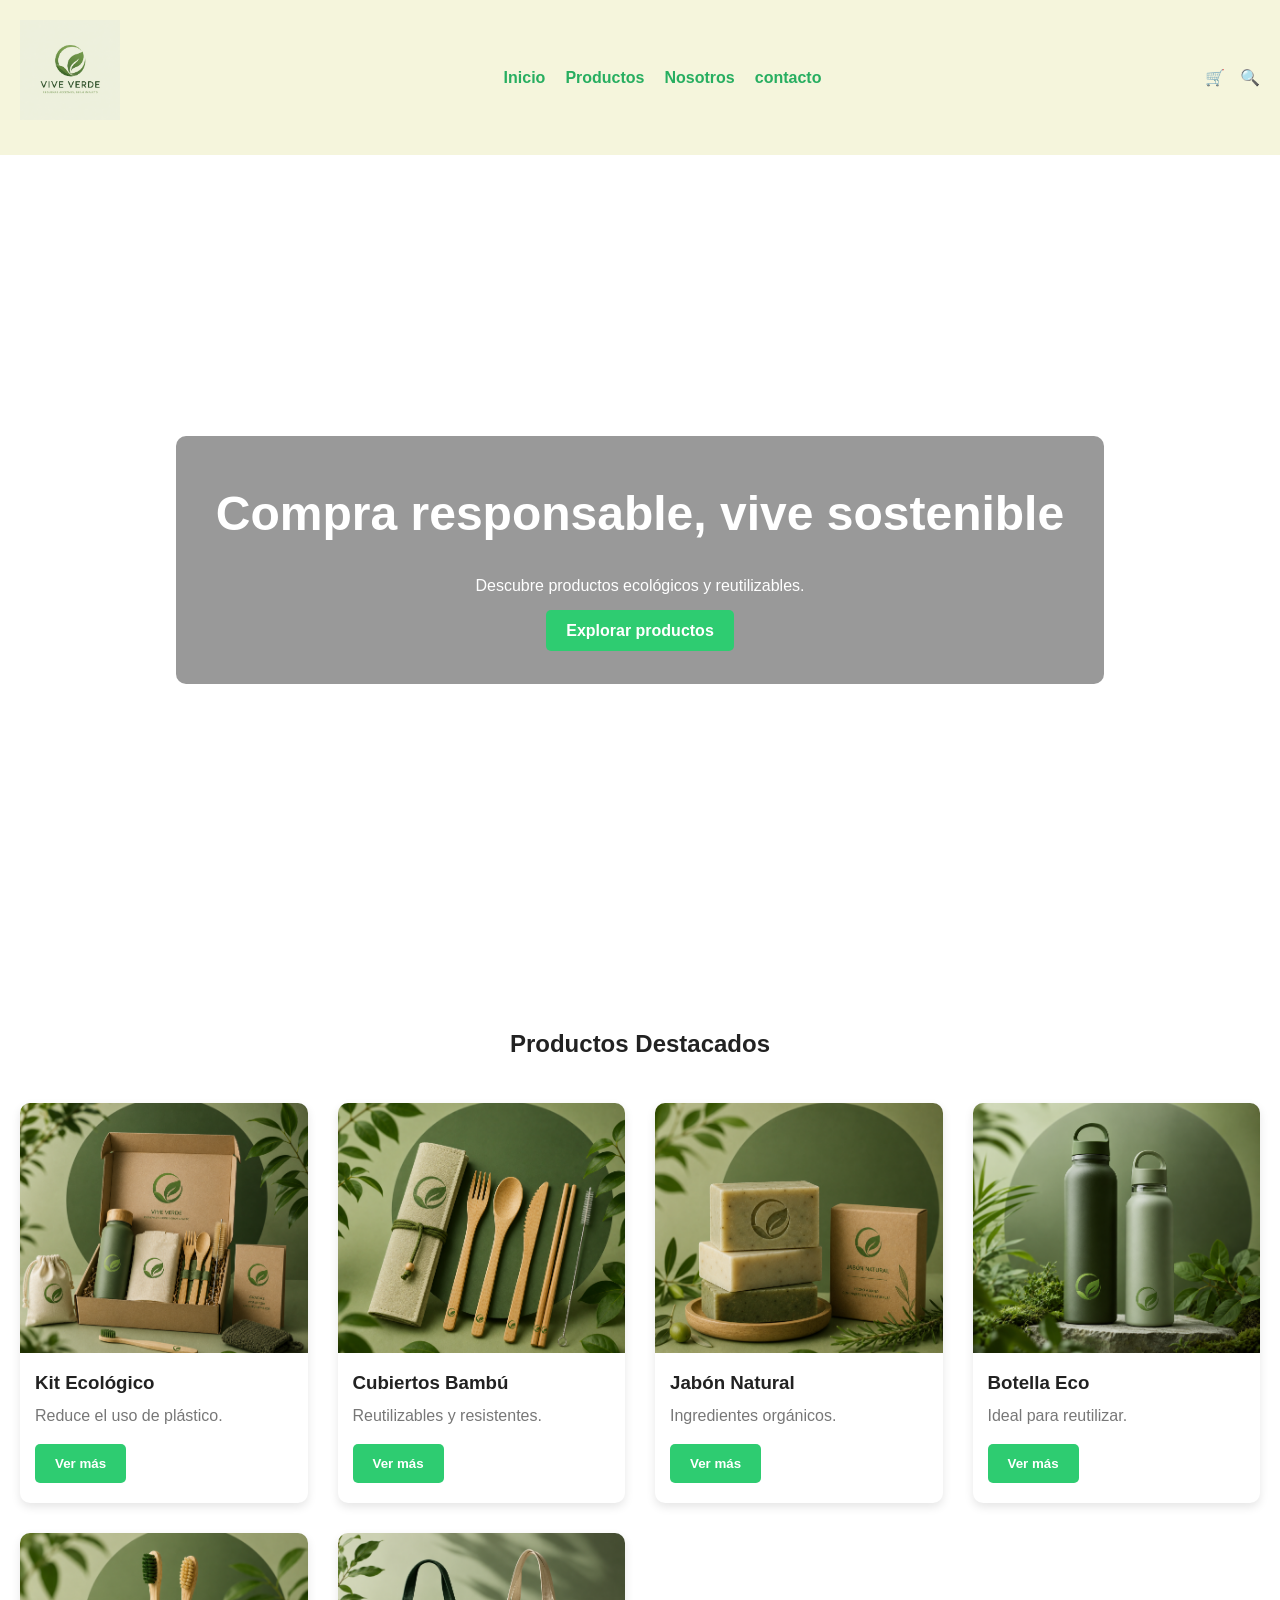
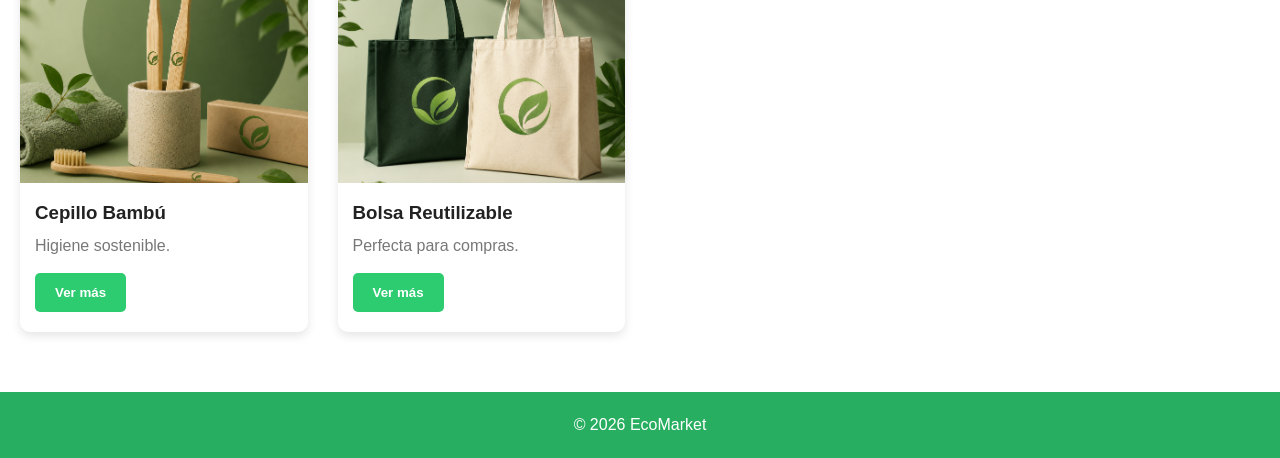
==== proyecto/index.html @ fa2f9d01 "Add files via upload" ====
<!DOCTYPE html>
<html lang="es">
<head>
    <meta charset="UTF-8">
    <meta name="viewport" content="width=device-width, initial-scale=1.0">
    <title>Vive Verde | Inicio</title>

    <link rel="stylesheet" href="css/animations.css">
    <link rel="stylesheet" href="css/components.css">
    <link rel="stylesheet" href="css/layout.css">
    <link rel="stylesheet" href="css/main.css">

</head>
<body>
    <header class="header">
        <div class="logo">
            <img src="imagenas para el proyecto/logo/logo 2.png" alt="">
        </div>
        <nav class="nav">
            <a href="index.html">Inicio</a>
            <a href="productos.html">Productos</a>
            <a href="sobre-nosotros.html">Nosotros</a>
            <a href="contacto.html">contacto</a>
        </nav>

        <div class="acciones">
            <span>🛒</span>
            <span>🔍</span>
        </div>

    </header>

    <section class="hero">

        <div class="hero-contenido">

            <h1>Compra responsable, vive sostenible</h1>

            <p>
                Descubre productos ecológicos y reutilizables.
            </p>

            <a href="productos.html" class="btn">
                Explorar productos
            </a>

        </div>

    </section>

    <!-- PRODUCTOS DESTACADOS -->

    <section class="productos-destacados">

        <h2>Productos Destacados</h2>

        <div class="grid-productos">

            <article class="card-producto">

                <img src="imagenas para el proyecto/productos/kit.png" alt="Producto">

                <h3>Kit Ecológico</h3>

                <p>Reduce el uso de plástico.</p>

                <button>Ver más</button>

            </article>

            <article class="card-producto">

                <img src="imagenas para el proyecto/productos/cubiertos.png" alt="Producto">

                <h3>Cubiertos Bambú</h3>

                <p>Reutilizables y resistentes.</p>

                <button>Ver más</button>

            </article>

            <article class="card-producto">

                <img src="imagenas para el proyecto/productos/jabon.png" alt="Producto">

                <h3>Jabón Natural</h3>

                <p>Ingredientes orgánicos.</p>

                <button>Ver más</button>

            </article>

            <article class="card-producto">

                <img src="imagenas para el proyecto/productos/botella ecologica.png" alt="Producto">

                <h3>Botella Eco</h3>

                <p>Ideal para reutilizar.</p>

                <button>Ver más</button>

            </article>

            <article class="card-producto">

                <img src="imagenas para el proyecto/productos/cepillos bambu.png" alt="Producto">

                <h3>Cepillo Bambú</h3>

                <p>Higiene sostenible.</p>

                <button>Ver más</button>

            </article>

            <article class="card-producto">

                <img src="imagenas para el proyecto/productos/bolsas ecologica.png" alt="Producto">

                <h3>Bolsa Reutilizable</h3>

                <p>Perfecta para compras.</p>

                <button>Ver más</button>

            </article>

        </div>

    </section>

    <!-- FOOTER -->

    <footer class="footer">

        <p>© 2026 EcoMarket</p>

    </footer>

    
</body>
</html>
---- proyecto/css/animations.css ----
/* TRANSICIONES */

.card-producto{

    transition:0.3s;

}

.card-producto:hover{

    transform:translateY(-10px);

}

/* BOTONES */

button,
.btn{

    transition:0.3s;

}

button:hover,
.btn:hover{

    background:var(--verde-oscuro);

}

/* LINKS */

.nav a{

    transition:0.3s;

}

.nav a:hover{

    color:black;

}

/* PRINCIPIOS */

.principio{

    transition:0.3s;

}

.principio:hover{

    transform:scale(1.05);

}

/* TESTIMONIOS */

.testimonio{

    transition:0.3s;

}

.testimonio:hover{

    transform:translateY(-10px);

}

/* REDES */

.redes-sociales a{

    transition:0.3s;

}

.redes-sociales a:hover{

    transform:scale(1.2);

}
---- proyecto/css/components.css ----
/* BOTONES */

.btn,
button{

    background:var(--verde);

    color:white;

    border:none;

    padding:12px 20px;

    border-radius:5px;

    cursor:pointer;

    font-weight:bold;

}

/* CARDS */

.card-producto{

    background:white;

    border-radius:10px;

    overflow:hidden;

    box-shadow:0 4px 10px rgba(0,0,0,0.1);

    padding-bottom:20px;

}

.card-producto img{

    height:250px;
    object-fit:cover;

}

.card-producto h3{

    padding:15px 15px 5px;

}

.card-producto p{

    padding:0 15px 15px;

    color:var(--gris);

}

.card-producto button{

    margin-left:15px;

}

/* FAVORITOS */

.favorito{

    background:#ddd;
    color:black;

}

.favorito:active{

    background:red;
    color:white;

}

/* PRINCIPIOS */

.principio{

    text-align:center;

    background:var(--beige);

    padding:30px;

    border-radius:10px;

}

.principio img{

    width:80px;
    margin:auto auto 20px;

}

/* TESTIMONIOS */

.testimonio{

    min-width:300px;

    background:white;

    border-radius:10px;

    padding:20px;

    box-shadow:0 4px 10px rgba(0,0,0,0.1);

    text-align:center;

}

.testimonio img{

    width:80px;
    height:80px;

    border-radius:50%;

    object-fit:cover;

    margin:auto auto 20px;

}

/* FORMULARIO */

.formulario input,
.formulario textarea{

    width:100%;

    padding:15px;

    border:2px solid #ccc;

    border-radius:5px;

    outline:none;

}

/* VALIDACIÓN */

.formulario input:valid,
.formulario textarea:valid{

    border:2px solid green;

}

.formulario input:invalid,
.formulario textarea:invalid{

    border:2px solid red;

}

.formulario textarea{

    min-height:150px;
    resize:none;

}

/* REDES */

.redes-sociales a{

    background:var(--verde);

    color:white;

    padding:10px 20px;

    border-radius:5px;

}
---- proyecto/css/layout.css ----
/* HEADER */

.header{

    display:flex;
    justify-content:space-between;
    align-items:center;
    
    padding:20px;

    background:var(--beige);

    flex-wrap:wrap;

}

.logo{

    font-size:10rem;
    font-weight:bold;
    color:var(--verde-oscuro);
    width: 100PX;
    height: 100px;
    border-radius: 10px;
    margin-bottom: 15px;
}



.nav{

    display:flex;
    gap:20px;

}

.nav a{

    color:var(--verde-oscuro);
    font-weight:bold;

}

.acciones{

    display:flex;
    gap:15px;

}

/* HERO */

.hero{

    height:90vh;

    background:url('../img/hero/banner.jpg');

    background-size:cover;
    background-position:center;

    display:flex;
    justify-content:center;
    align-items:center;

    text-align:center;

    color:white;

    padding:20px;

}

.hero-contenido{

    background:rgba(0,0,0,0.4);
    padding:40px;
    border-radius:10px;

}

.hero h1{

    font-size:3rem;
    margin-bottom:20px;

}

.hero p{

    margin-bottom:20px;

}

/* PRODUCTOS */

.productos-destacados{

    padding:60px 20px;

}

.productos-destacados h2{

    text-align:center;
    margin-bottom:40px;

}

.grid-productos{

    display:grid;

    grid-template-columns:repeat(auto-fit,minmax(250px,1fr));

    gap:30px;

}

/* FOOTER */

.footer{

    background:var(--verde-oscuro);
    color:white;

    text-align:center;

    padding:20px;

}

/* CATÁLOGO */

.contenedor-catalogo{

    display:grid;
    grid-template-columns:250px 1fr;

    gap:30px;

    padding:40px 20px;

}

.sidebar{

    background:var(--beige);

    padding:20px;

    border-radius:10px;

    position:sticky;
    top:20px;

    height:max-content;

}

.sidebar h3{

    margin-bottom:20px;

}

.sidebar ul li{

    margin-bottom:10px;

}

.catalogo{

    width:100%;

}

.buscador{

    margin-bottom:30px;

}

.grid-catalogo{

    display:grid;

    grid-template-columns:repeat(4,1fr);

    gap:20px;

}

/* PAGINACIÓN */

.paginacion{

    display:flex;
    justify-content:center;
    gap:10px;

    margin-top:40px;

}

/* HISTORIA */

.historia{

    display:flex;
    align-items:center;
    gap:40px;

    padding:60px 20px;

}

.historia img{

    width:50%;
    border-radius:10px;

}

/* PRINCIPIOS */

.principios{

    display:grid;

    grid-template-columns:repeat(auto-fit,minmax(250px,1fr));

    gap:30px;

    padding:60px 20px;

}

/* TESTIMONIOS */

.testimonios{

    display:flex;

    gap:20px;

    overflow-x:auto;

    padding:40px 20px;

}

/* CONTACTO */

.contacto{

    padding:60px 20px;

}

.contacto h2{

    text-align:center;
    margin-bottom:30px;

}

.formulario{

    max-width:600px;
    margin:auto;

    display:flex;
    flex-direction:column;

    gap:20px;

}

/* MAPA */

.mapa{

    
    display: flex;
    align-items: center;
    justify-content: center;
    
    

}
.mapa img{
    width: 600px;
    height: 400px;
}

/* REDES */

.redes-sociales{

    display:flex;
    justify-content:center;
    gap:20px;

    padding:30px;

}

/* RESPONSIVE */

@media(max-width:992px){

    .grid-catalogo{

        grid-template-columns:repeat(2,1fr);

    }

}

@media(max-width:768px){

    .header{

        flex-direction:column;
        gap:20px;

    }

    .historia{

        flex-direction:column;

    }

    .historia img{

        width:100%;

    }

    .contenedor-catalogo{

        grid-template-columns:1fr;

    }

}

@media(max-width:480px){

    .nav{

        flex-direction:column;
        text-align:center;

    }

    .hero h1{

        font-size:2rem;

    }

    .grid-catalogo{

        grid-template-columns:1fr;

    }

}
---- proyecto/css/main.css ----
/* RESET */

*{
  margin:0;
  padding:0;
  box-sizing:border-box;
}

/* VARIABLES */

:root{

  --verde:#2ecc71;
  --verde-oscuro:#27ae60;
  --beige:#f5f5dc;
  --blanco:#ffffff;
  --negro:#222222;
  --gris:#777777;

}

/* TIPOGRAFÍA */

body{

  font-family:Arial, Helvetica, sans-serif;
  background:var(--blanco);
  color:var(--negro);
  line-height:1.6;


}

img{

  width:100%;
  display:block;
  

}

a{

  text-decoration:none;

}

ul{

  list-style:none;

}
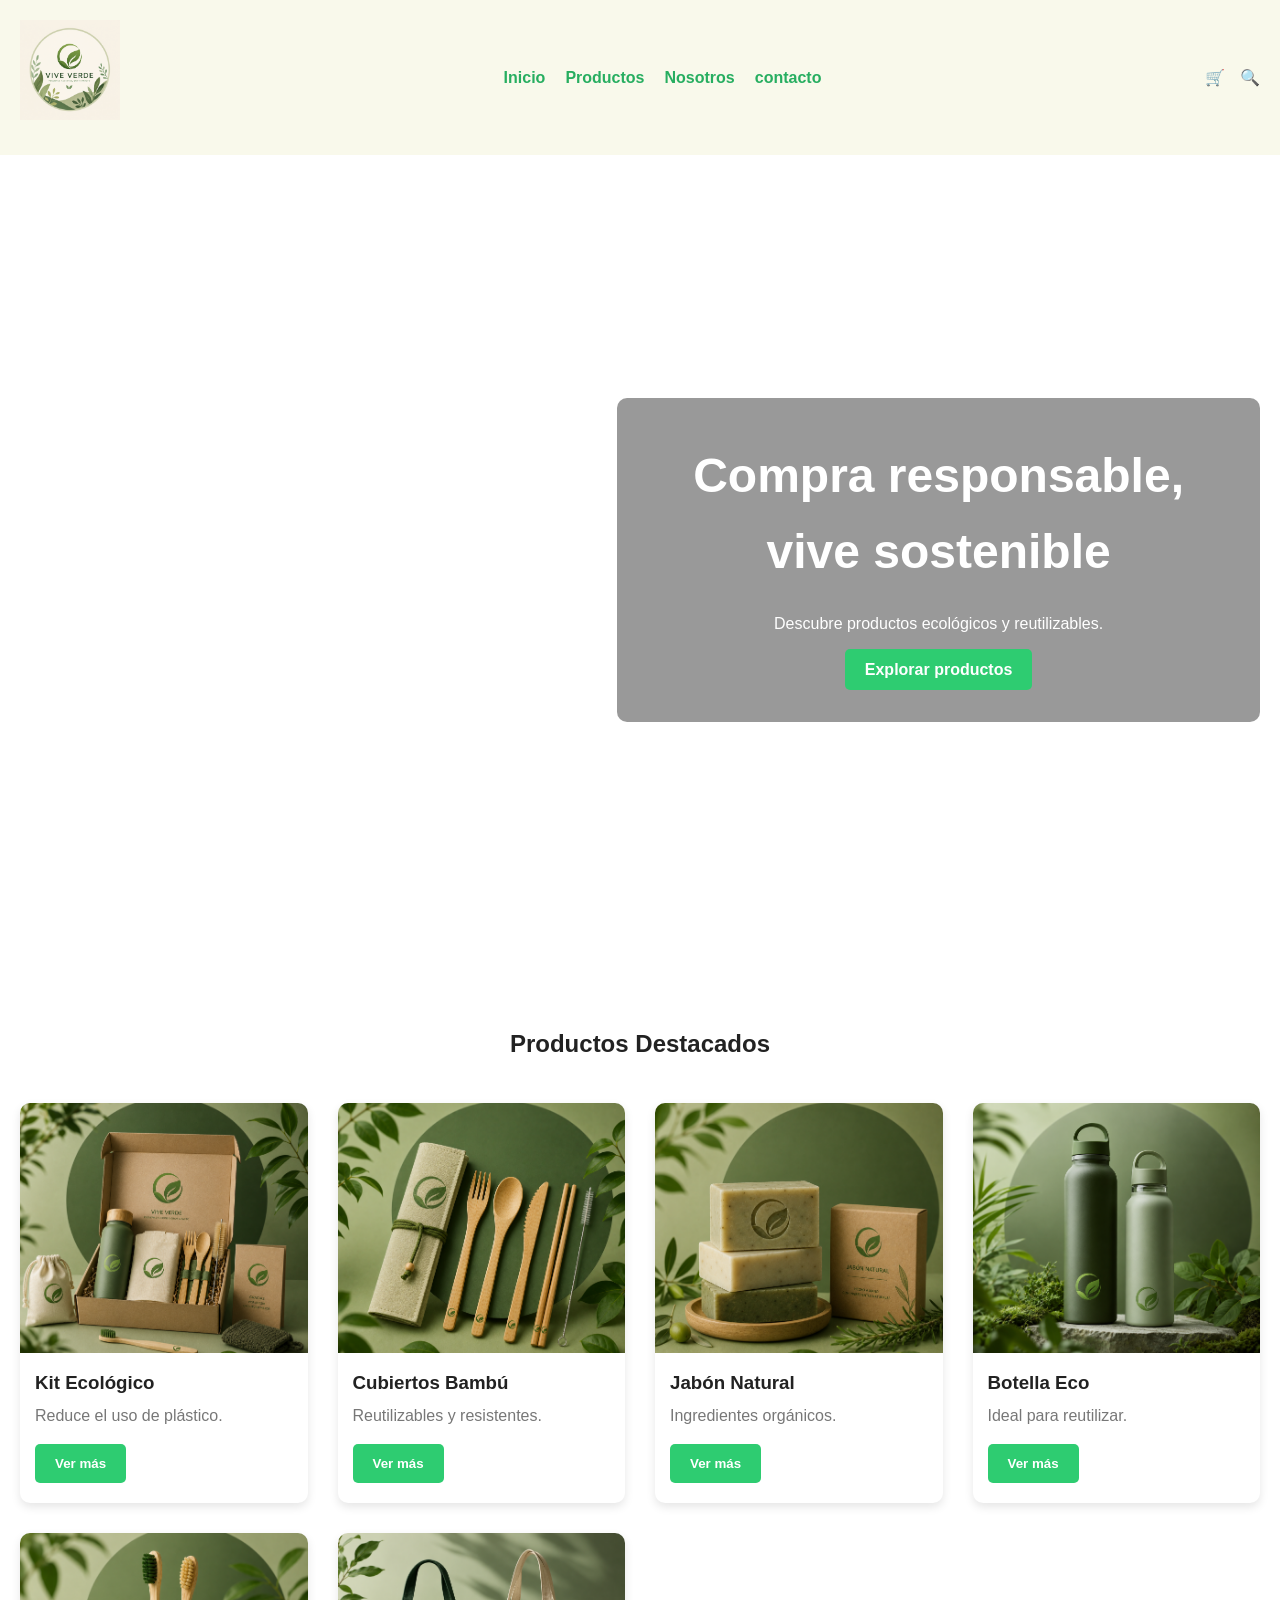
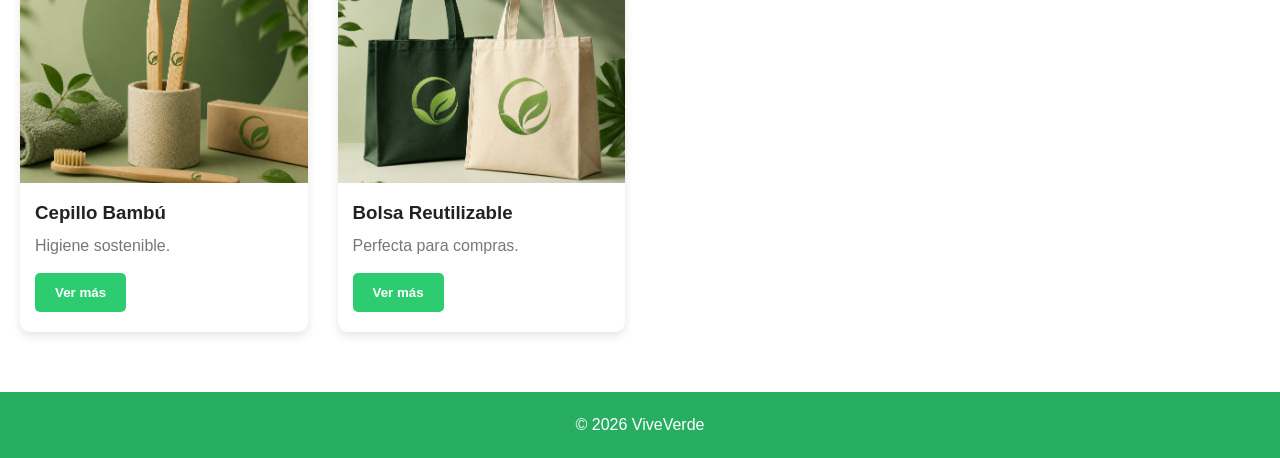
==== commit 550ee609: "se añadieron nuevas carpetas de imagenes y se actualizo el htmls y css" ====
--- a/proyecto/index.html
+++ b/proyecto/index.html
@@ -3,7 +3,7 @@
 <head>
     <meta charset="UTF-8">
     <meta name="viewport" content="width=device-width, initial-scale=1.0">
-    <title>Vive Verde | Inicio</title>
+    <title>ViveVerde | Inicio</title>
 
     <link rel="stylesheet" href="css/animations.css">
     <link rel="stylesheet" href="css/components.css">
@@ -12,9 +12,11 @@
 
 </head>
 <body>
+   
+    </div>
     <header class="header">
         <div class="logo">
-            <img src="imagenas para el proyecto/logo/logo 2.png" alt="">
+            <img src="imagenas_para_el_proyecto/logo/logo3.png" alt="">
         </div>
         <nav class="nav">
             <a href="index.html">Inicio</a>
@@ -29,8 +31,12 @@
         </div>
 
     </header>
+    
+    <section class="hero">
 
-    <section class="hero">
+        <div class="imagen-fondo">
+            <img src="imagenas para el proyecto/fondo/fondo 1.png" alt="">
+        </div>
 
         <div class="hero-contenido">
 
@@ -47,6 +53,9 @@
         </div>
 
     </section>
+    
+        
+    </section>
 
     <!-- PRODUCTOS DESTACADOS -->
 
@@ -58,7 +67,7 @@
 
             <article class="card-producto">
 
-                <img src="imagenas para el proyecto/productos/kit.png" alt="Producto">
+                <img src="imagenas_para_el_proyecto/productos/kit.png" alt="Producto">
 
                 <h3>Kit Ecológico</h3>
 
@@ -70,7 +79,7 @@
 
             <article class="card-producto">
 
-                <img src="imagenas para el proyecto/productos/cubiertos.png" alt="Producto">
+                <img src="imagenas_para_el_proyecto/productos/cubiertos.png" alt="Producto">
 
                 <h3>Cubiertos Bambú</h3>
 
@@ -82,7 +91,7 @@
 
             <article class="card-producto">
 
-                <img src="imagenas para el proyecto/productos/jabon.png" alt="Producto">
+                <img src="imagenas_para_el_proyecto/productos/jabon.png" alt="Producto">
 
                 <h3>Jabón Natural</h3>
 
@@ -94,7 +103,7 @@
 
             <article class="card-producto">
 
-                <img src="imagenas para el proyecto/productos/botella ecologica.png" alt="Producto">
+                <img src="imagenas_para_el_proyecto/productos/botella ecologica.png" alt="Producto">
 
                 <h3>Botella Eco</h3>
 
@@ -106,7 +115,7 @@
 
             <article class="card-producto">
 
-                <img src="imagenas para el proyecto/productos/cepillos bambu.png" alt="Producto">
+                <img src="imagenas_para_el_proyecto/productos/cepillos bambu.png" alt="Producto">
 
                 <h3>Cepillo Bambú</h3>
 
@@ -118,7 +127,7 @@
 
             <article class="card-producto">
 
-                <img src="imagenas para el proyecto/productos/bolsas ecologica.png" alt="Producto">
+                <img src="imagenas_para_el_proyecto/productos/bolsas ecologica.png" alt="Producto">
 
                 <h3>Bolsa Reutilizable</h3>
 
@@ -136,7 +145,7 @@
 
     <footer class="footer">
 
-        <p>© 2026 EcoMarket</p>
+        <p>© 2026 ViveVerde</p>
 
     </footer>
 
--- a/proyecto/css/components.css
+++ b/proyecto/css/components.css
@@ -67,14 +67,14 @@
 .favorito{
 
     background:#ddd;
-    color:black;
+    color:rgb(255, 0, 0);
 
 }
 
 .favorito:active{
 
-    background:red;
-    color:white;
+    background:rgb(248, 153, 153);
+    color:rgb(224, 126, 126);
 
 }
 
--- a/proyecto/css/layout.css
+++ b/proyecto/css/layout.css
@@ -54,7 +54,7 @@
 
     height:90vh;
 
-    background:url('../img/hero/banner.jpg');
+    background-image: url(/imagenas_para_el_proyecto/fondo/fondo3.png);
 
     background-size:cover;
     background-position:center;
@@ -71,6 +71,26 @@
 
 }
 
+.hero-catalogo{
+
+    height:90vh;
+
+    background-image: url(/imagenas_para_el_proyecto/fondo/fondo\ 1.png);
+
+    background-size:cover;
+    background-position:center;
+
+    display:flex;
+    justify-content:center;
+    align-items:center;
+
+    text-align:center;
+
+    color:white;
+
+    padding:20px;
+
+}
 .hero-contenido{
 
     background:rgba(0,0,0,0.4);
@@ -92,6 +112,14 @@
 
 }
 
+.imagen-fondo{
+    
+    width: 900px;
+    height: 1000px;
+}
+
+
+
 /* PRODUCTOS */
 
 .productos-destacados{
@@ -141,6 +169,11 @@
 
     padding:40px 20px;
 
+    background-image: url(/imagenas_para_el_proyecto/fondo/fondo\ 1.png);
+
+    background-size:cover;
+    background-position:center;
+
 }
 
 .sidebar{
@@ -173,6 +206,8 @@
 .catalogo{
 
     width:100%;
+    
+
 
 }
 
@@ -189,6 +224,7 @@
     grid-template-columns:repeat(4,1fr);
 
     gap:20px;
+
 
 }
 
@@ -256,6 +292,10 @@
 .contacto{
 
     padding:60px 20px;
+    background-image: url(/imagenas_para_el_proyecto/fondo/fondo\ 1.png);
+
+    background-size:cover;
+    
 
 }
 
@@ -291,8 +331,8 @@
 
 }
 .mapa img{
-    width: 600px;
-    height: 400px;
+    width: 300px;
+    height: 150px;
 }
 
 /* REDES */
--- a/proyecto/css/main.css
+++ b/proyecto/css/main.css
@@ -12,7 +12,7 @@
 
   --verde:#2ecc71;
   --verde-oscuro:#27ae60;
-  --beige:#f5f5dc;
+  --beige:#f5f5dc91;
   --blanco:#ffffff;
   --negro:#222222;
   --gris:#777777;
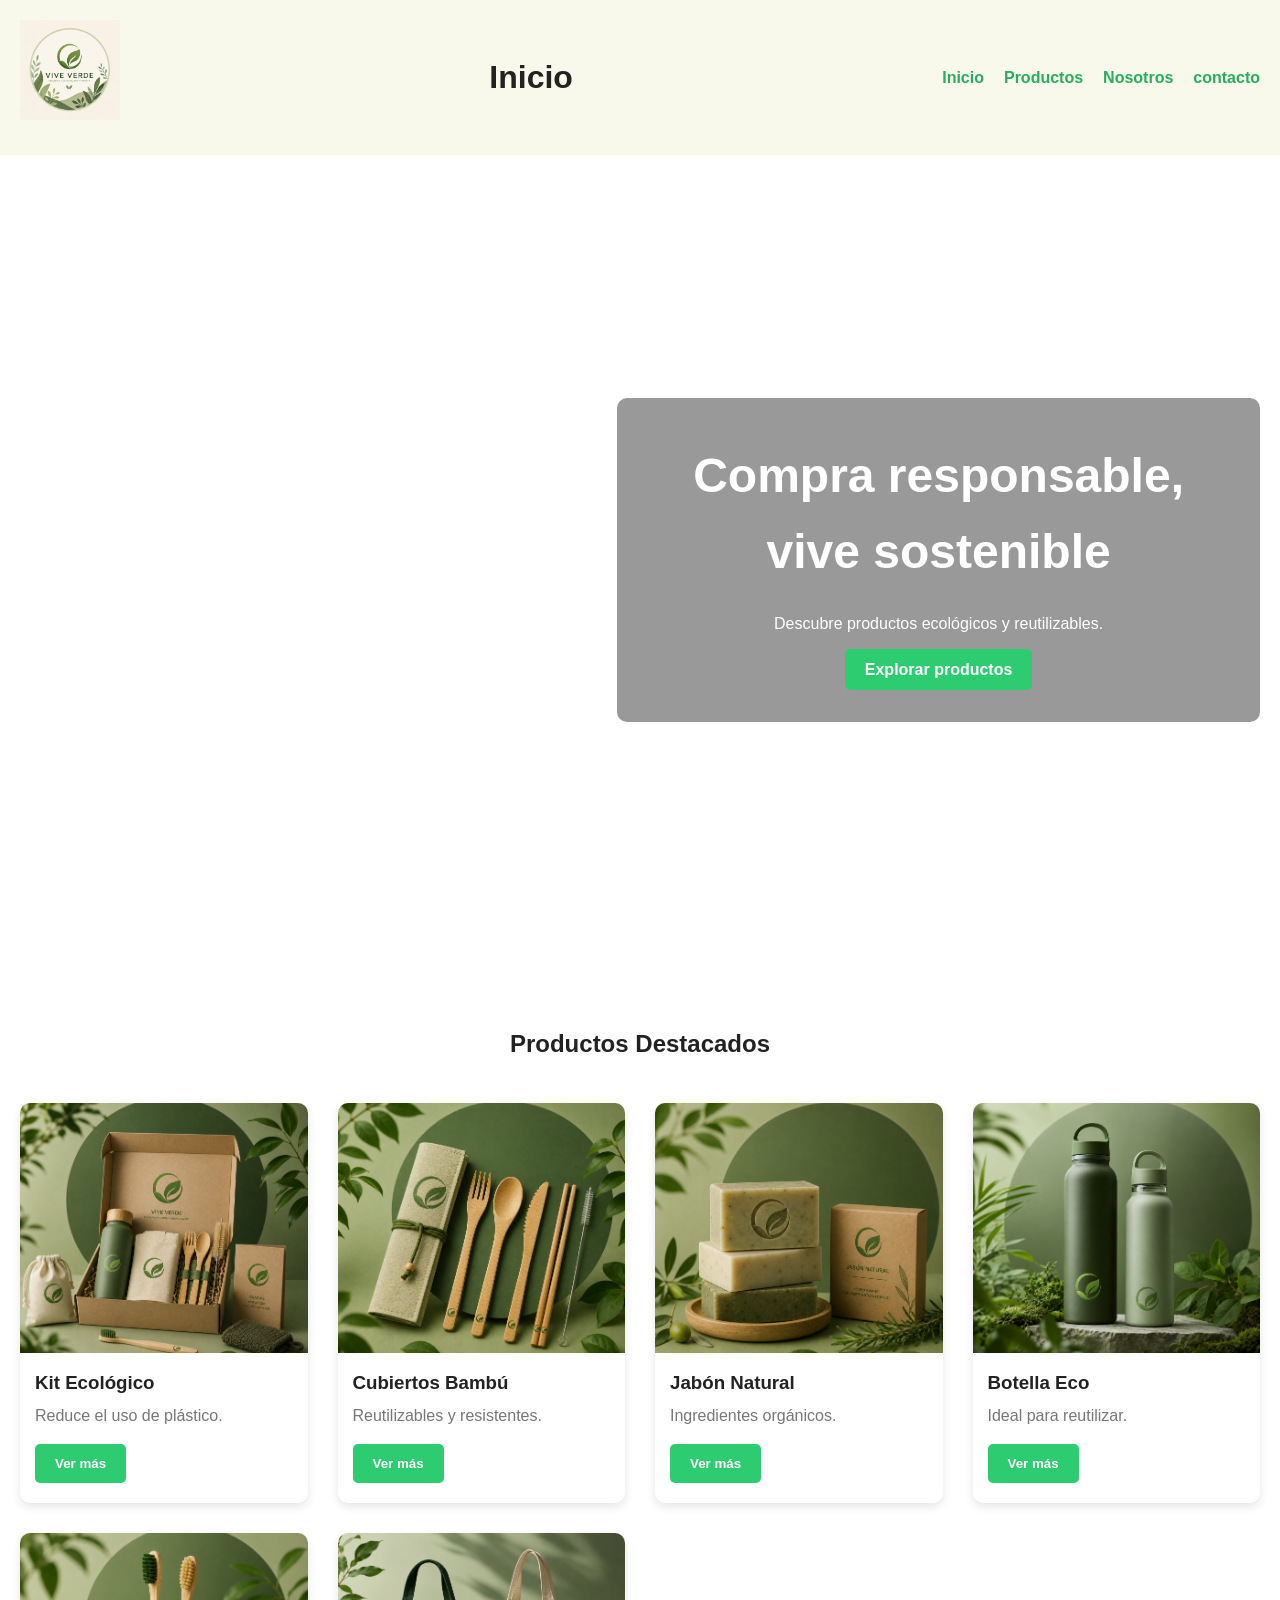
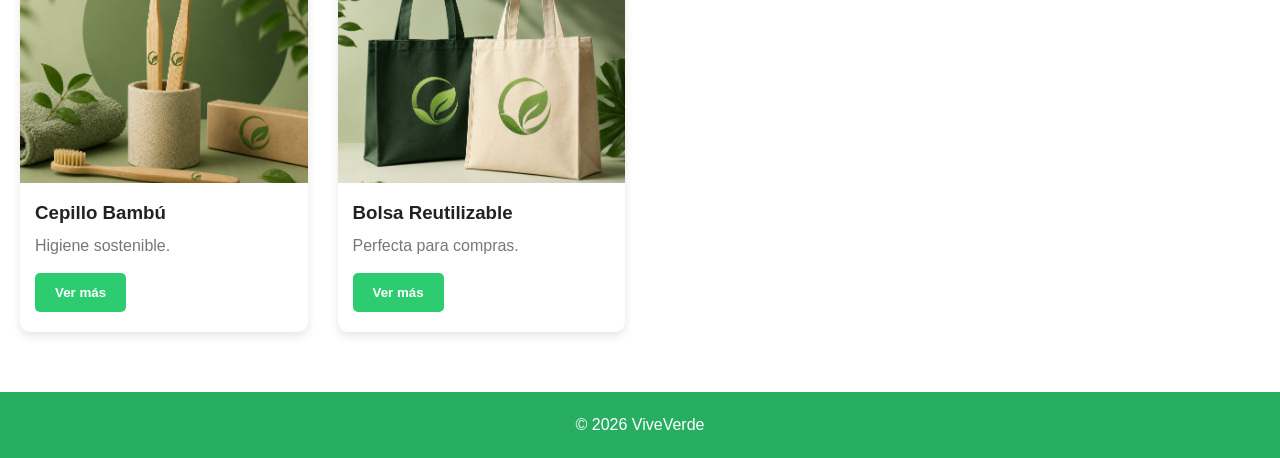
==== commit 03930a0e: "se agregan nuevas funcionalidades y mas imagenes de productos" ====
--- a/proyecto/index.html
+++ b/proyecto/index.html
@@ -1,5 +1,6 @@
 <!DOCTYPE html>
 <html lang="es">
+
 <head>
     <meta charset="UTF-8">
     <meta name="viewport" content="width=device-width, initial-scale=1.0">
@@ -11,13 +12,19 @@
     <link rel="stylesheet" href="css/main.css">
 
 </head>
+
 <body>
-   
+
     </div>
     <header class="header">
         <div class="logo">
             <img src="imagenas_para_el_proyecto/logo/logo3.png" alt="">
         </div>
+
+        <div class="a">
+            <h1 class="a">Inicio</h1>
+        </div>
+
         <nav class="nav">
             <a href="index.html">Inicio</a>
             <a href="productos.html">Productos</a>
@@ -25,13 +32,9 @@
             <a href="contacto.html">contacto</a>
         </nav>
 
-        <div class="acciones">
-            <span>🛒</span>
-            <span>🔍</span>
-        </div>
+        
+    </header>
 
-    </header>
-    
     <section class="hero">
 
         <div class="imagen-fondo">
@@ -53,8 +56,8 @@
         </div>
 
     </section>
-    
-        
+
+
     </section>
 
     <!-- PRODUCTOS DESTACADOS -->
@@ -149,6 +152,7 @@
 
     </footer>
 
-    
+
 </body>
+
 </html>
--- a/proyecto/css/components.css
+++ b/proyecto/css/components.css
@@ -61,7 +61,7 @@
     margin-left:15px;
 
 }
-
+ 
 /* FAVORITOS */
 
 .favorito{
--- a/proyecto/css/layout.css
+++ b/proyecto/css/layout.css
@@ -13,6 +13,8 @@
     flex-wrap:wrap;
 
 }
+
+
 
 .logo{
 
@@ -179,13 +181,11 @@
 .sidebar{
 
     background:var(--beige);
-
     padding:20px;
 
     border-radius:10px;
 
     position:sticky;
-    top:20px;
 
     height:max-content;
 
@@ -194,19 +194,23 @@
 .sidebar h3{
 
     margin-bottom:20px;
-
+    
 }
 
 .sidebar ul li{
-
+    
     margin-bottom:10px;
-
+}
+
+.boton-catalogo{
+    padding: 15px;
+    padding-left: 19px;
+    
 }
 
 .catalogo{
 
     width:100%;
-    
 
 
 }
@@ -326,13 +330,14 @@
     display: flex;
     align-items: center;
     justify-content: center;
-    
+    padding: 50px;
     
 
 }
 .mapa img{
     width: 300px;
     height: 150px;
+    
 }
 
 /* REDES */
@@ -343,8 +348,12 @@
     justify-content:center;
     gap:20px;
 
-    padding:30px;
-
+    padding:40px;
+    padding-left: 50%;
+    
+    width: 10%;
+    text-align: center;
+    
 }
 
 /* RESPONSIVE */
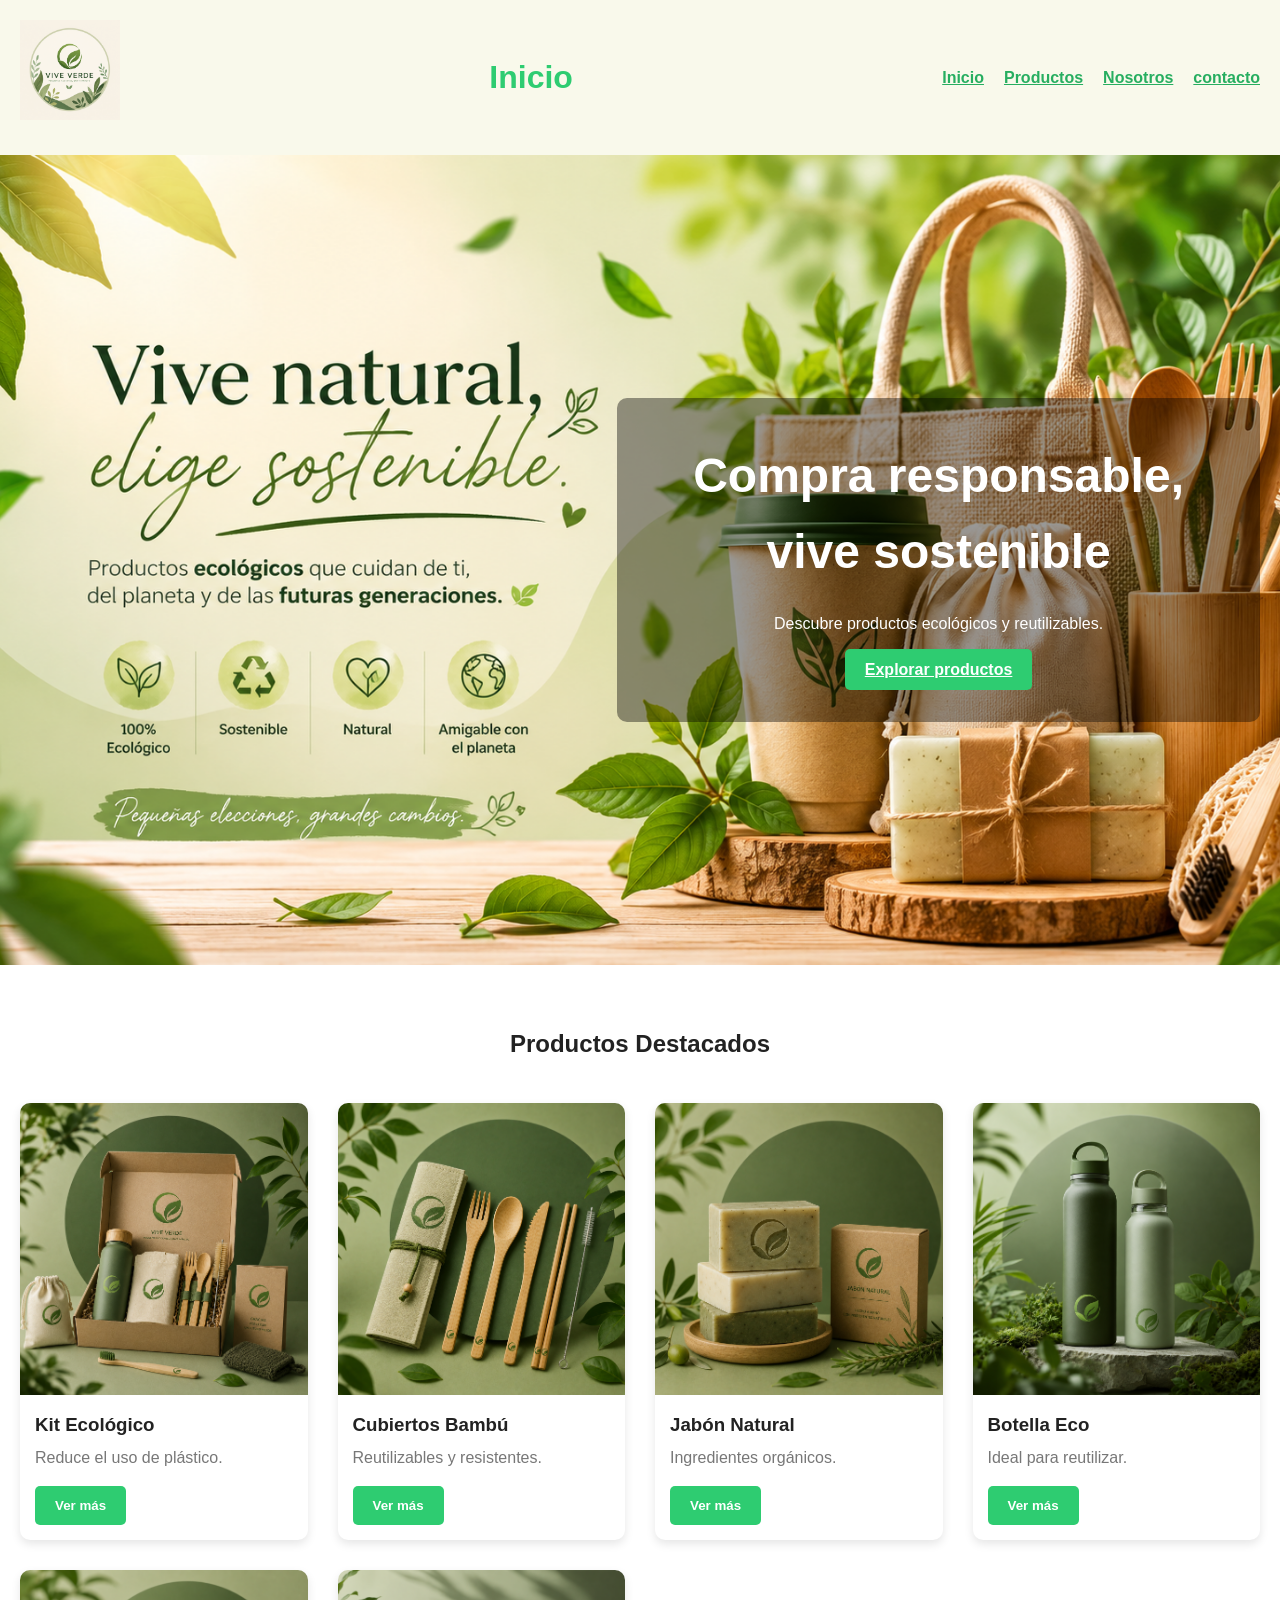
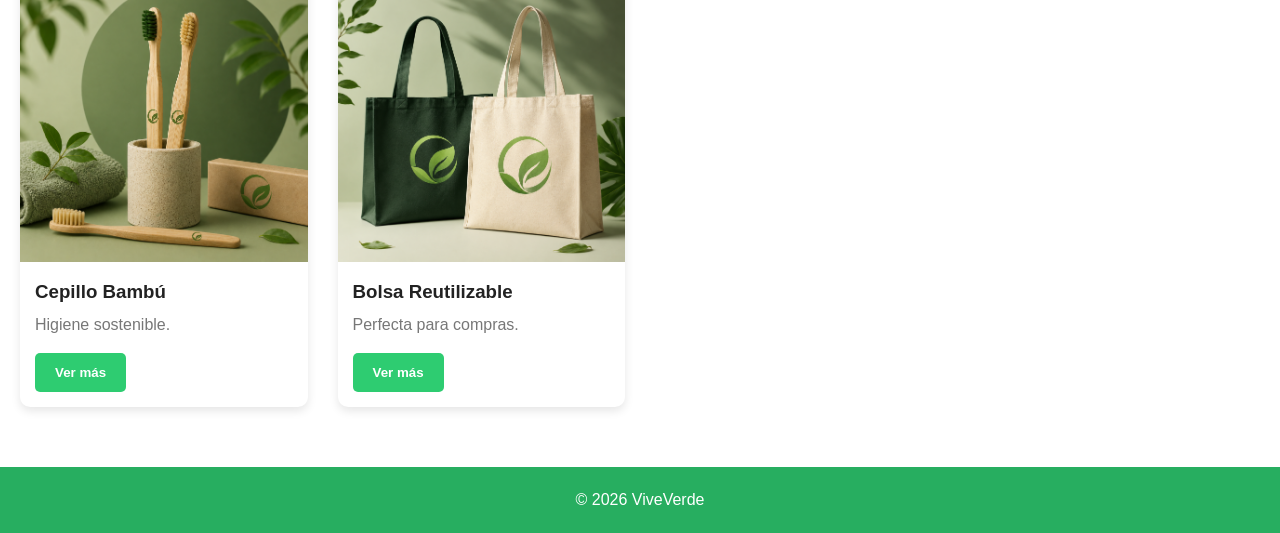
==== commit 44859f3b: "fix: arreglo de rutas" ====
--- a/proyecto/index.html
+++ b/proyecto/index.html
@@ -38,7 +38,7 @@
     <section class="hero">
 
         <div class="imagen-fondo">
-            <img src="imagenas para el proyecto/fondo/fondo 1.png" alt="">
+   
         </div>
 
         <div class="hero-contenido">
--- a/proyecto/css/components.css
+++ b/proyecto/css/components.css
@@ -37,7 +37,7 @@
 
 .card-producto img{
 
-    height:250px;
+    height: 70%;
     object-fit:cover;
 
 }
--- a/proyecto/css/layout.css
+++ b/proyecto/css/layout.css
@@ -56,7 +56,7 @@
 
     height:90vh;
 
-    background-image: url(/imagenas_para_el_proyecto/fondo/fondo3.png);
+    background-image: url(/proyecto/imagenas_para_el_proyecto/fondo/fondo\ 2.png);
 
     background-size:cover;
     background-position:center;
@@ -181,10 +181,9 @@
 .sidebar{
 
     background:var(--beige);
-    padding:20px;
-
+    padding:2rem;
     border-radius:10px;
-
+    
     position:sticky;
 
     height:max-content;
@@ -197,9 +196,11 @@
     
 }
 
-.sidebar ul li{
-    
+.sidebar ul a{
+    display: flex;
+    flex-direction: column;
     margin-bottom:10px;
+    text-decoration: none;
 }
 
 .boton-catalogo{
@@ -215,11 +216,7 @@
 
 }
 
-.buscador{
-
-    margin-bottom:30px;
-
-}
+
 
 .grid-catalogo{
 
--- a/proyecto/css/main.css
+++ b/proyecto/css/main.css
@@ -39,15 +39,17 @@
 
 }
 
-a{
+.a{
 
   text-decoration:none;
+  color: var(--verde);
 
 }
 
 ul{
 
   list-style:none;
+  
 
 }
 
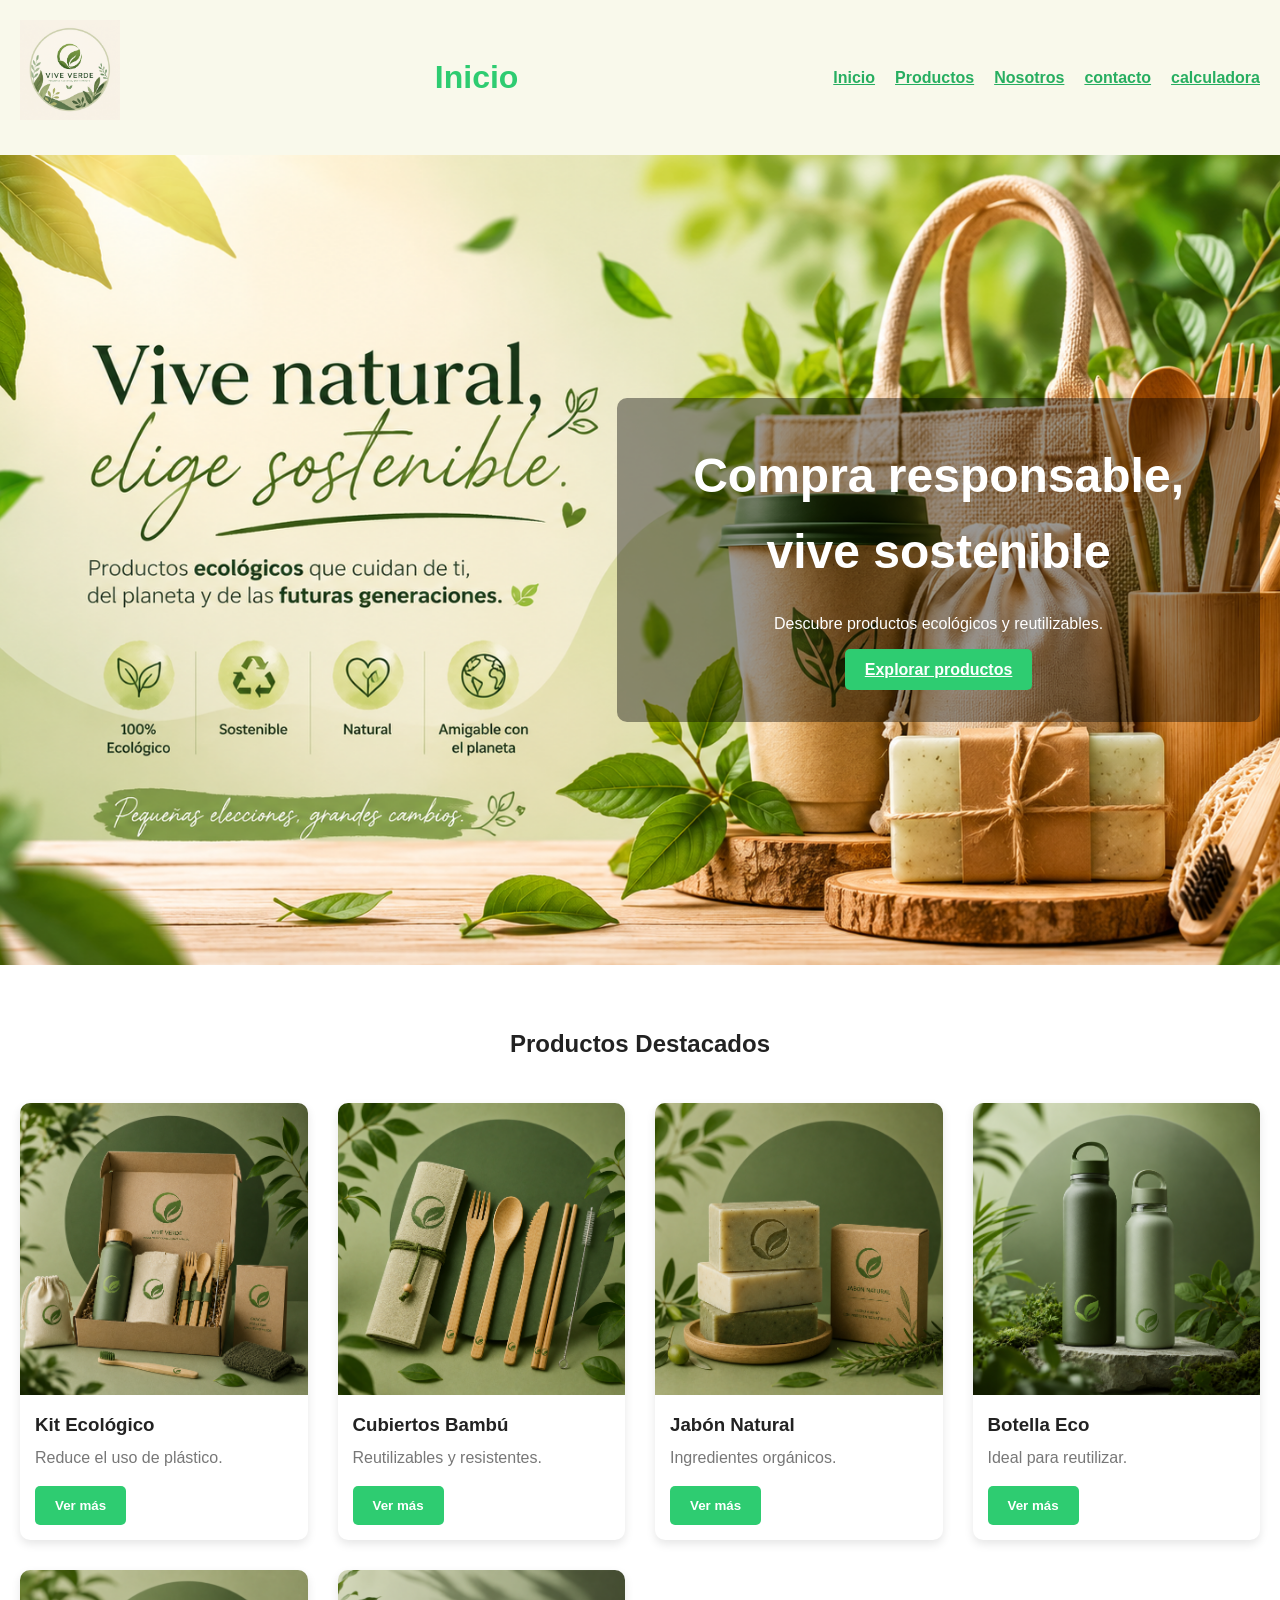
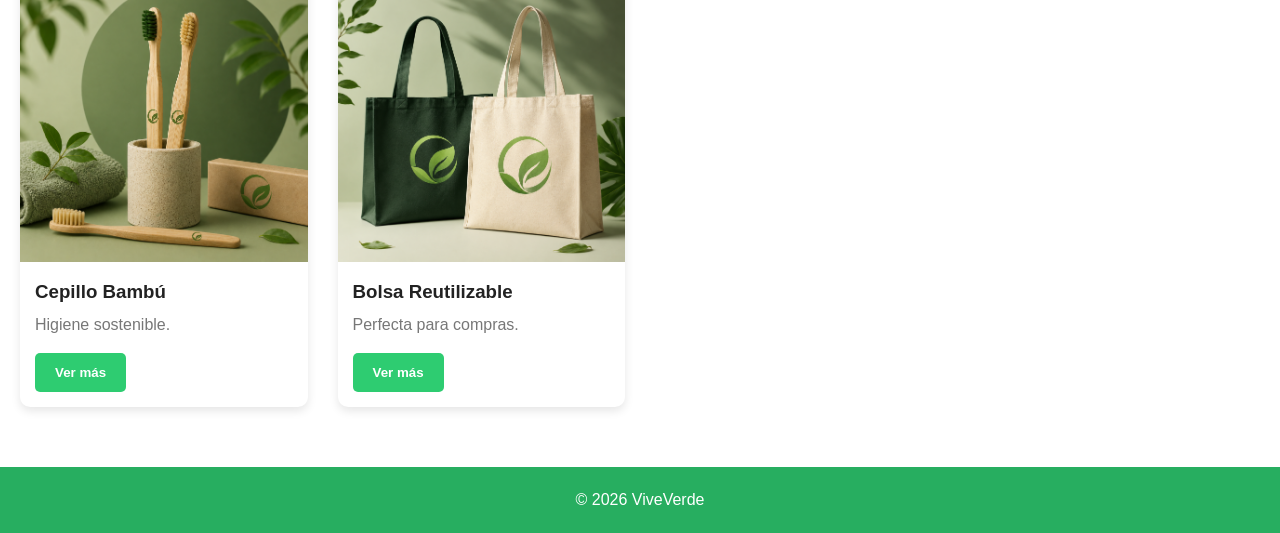
==== commit 3c395190: "examen" ====
--- a/proyecto/index.html
+++ b/proyecto/index.html
@@ -10,6 +10,7 @@
     <link rel="stylesheet" href="css/components.css">
     <link rel="stylesheet" href="css/layout.css">
     <link rel="stylesheet" href="css/main.css">
+   
 
 </head>
 
@@ -30,6 +31,7 @@
             <a href="productos.html">Productos</a>
             <a href="sobre-nosotros.html">Nosotros</a>
             <a href="contacto.html">contacto</a>
+            <a href="calculadora.html">calculadora</a>
         </nav>
 
         
--- a/proyecto/css/layout.css
+++ b/proyecto/css/layout.css
@@ -56,7 +56,7 @@
 
     height:90vh;
 
-    background-image: url(/proyecto/imagenas_para_el_proyecto/fondo/fondo\ 2.png);
+    background-image: url(/proyecto/imagenas_para_el_proyecto/fondo/fondo2.png);
 
     background-size:cover;
     background-position:center;
@@ -77,7 +77,7 @@
 
     height:90vh;
 
-    background-image: url(/imagenas_para_el_proyecto/fondo/fondo\ 1.png);
+    background-image: url(../imagenas_para_el_proyecto/fondo/fondo1.png);
 
     background-size:cover;
     background-position:center;
@@ -171,7 +171,7 @@
 
     padding:40px 20px;
 
-    background-image: url(/imagenas_para_el_proyecto/fondo/fondo\ 1.png);
+    background-image: url(../imagenas_para_el_proyecto/fondo/fondo1.png);
 
     background-size:cover;
     background-position:center;
@@ -293,7 +293,7 @@
 .contacto{
 
     padding:60px 20px;
-    background-image: url(/imagenas_para_el_proyecto/fondo/fondo\ 1.png);
+    background-image: url(../imagenas_para_el_proyecto/fondo/fondo1.png);
 
     background-size:cover;
     
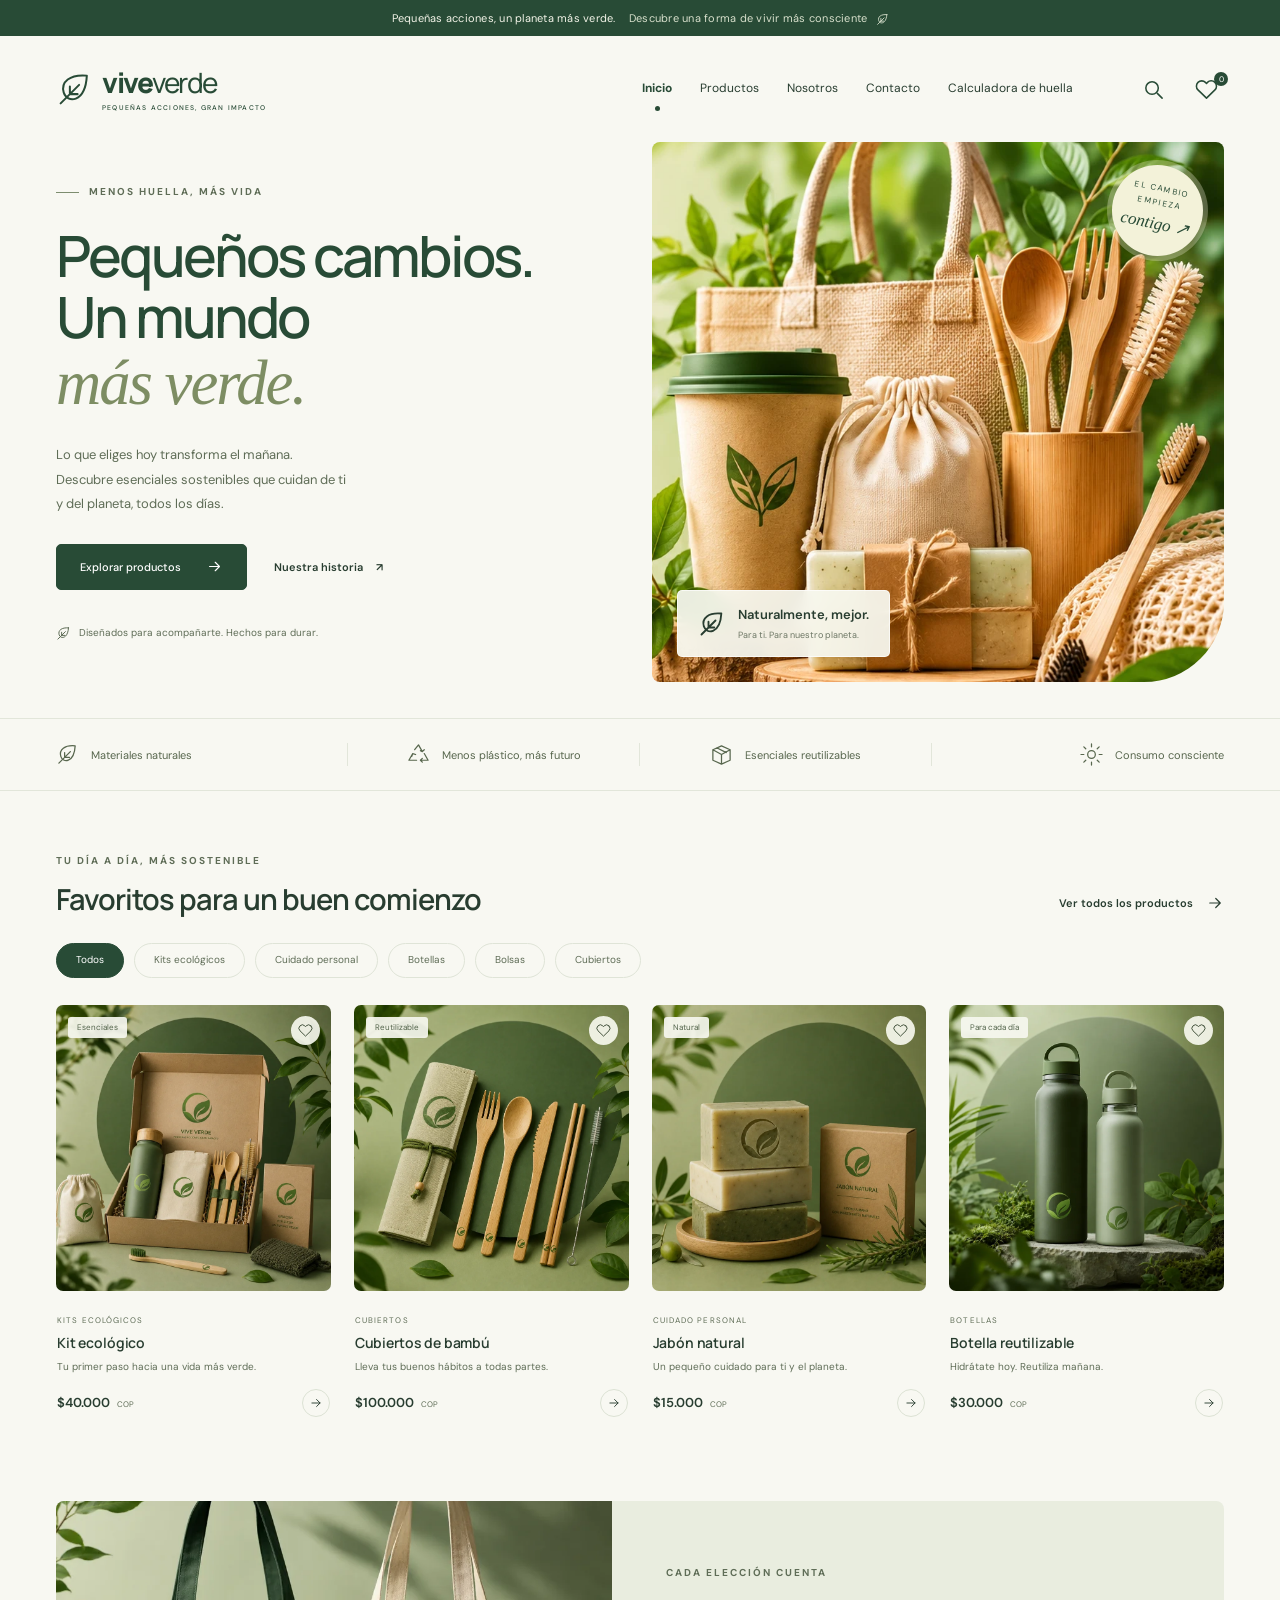
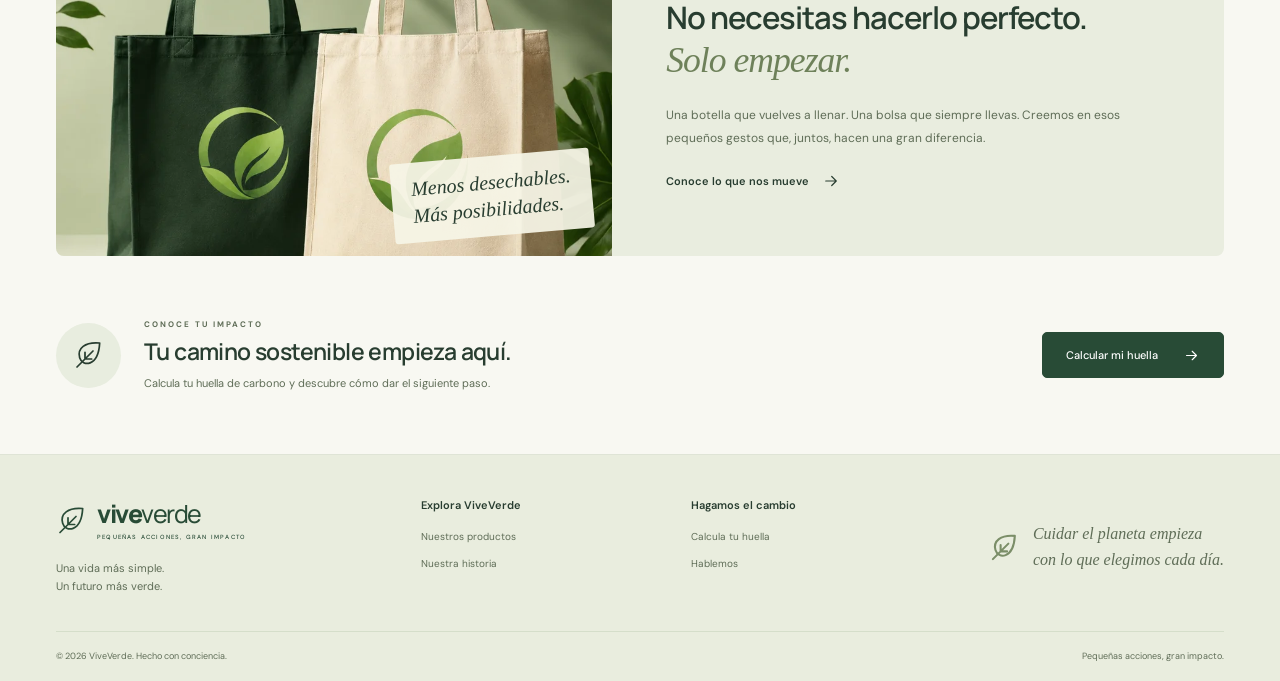
==== commit 25d8737b: "feat: rediseña ViveVerde con catálogo filtrable, favoritos, cálculo de emisiones e imágenes optimiza" ====
--- a/proyecto/index.html
+++ b/proyecto/index.html
@@ -1,160 +1,848 @@
-<!DOCTYPE html>
+<!doctype html>
 <html lang="es">
-
-<head>
-    <meta charset="UTF-8">
-    <meta name="viewport" content="width=device-width, initial-scale=1.0">
-    <title>ViveVerde | Inicio</title>
-
-    <link rel="stylesheet" href="css/animations.css">
-    <link rel="stylesheet" href="css/components.css">
-    <link rel="stylesheet" href="css/layout.css">
-    <link rel="stylesheet" href="css/main.css">
-   
-
-</head>
-
-<body>
-
+  <head>
+    <meta charset="UTF-8" />
+    <meta name="viewport" content="width=device-width, initial-scale=1.0" />
+    <meta
+      name="description"
+      content="ViveVerde: productos ecológicos y reutilizables para hacer de cada día una elección más consciente."
+    />
+    <meta name="theme-color" content="#284b36" />
+    <title>ViveVerde | Pequeños cambios, un mundo más verde</title>
+    <link rel="icon" href="assets/favicon.svg" type="image/svg+xml" />
+    <link rel="stylesheet" href="css/main.css" />
+    <script src="js/main.js" defer></script>
+  </head>
+  <body>
+    <a class="skip-link" href="#contenido">Saltar al contenido</a>
+    <div class="announcement" role="region" aria-label="Nuestro propósito">
+      Pequeñas acciones, un planeta más verde.
+      <span
+        >Descubre una forma de vivir más consciente
+        <svg
+          viewBox="0 0 24 24"
+          fill="none"
+          stroke="currentColor"
+          stroke-width="1.6"
+          stroke-linecap="round"
+          stroke-linejoin="round"
+          aria-hidden="true"
+        >
+          <path d="M20 3C9 2 3 7 5 14c2 7 14 7 15-11Z" />
+          <path d="M3 21 15 9M9 15v-5m0 5h5" /></svg
+      ></span>
     </div>
-    <header class="header">
-        <div class="logo">
-            <img src="imagenas_para_el_proyecto/logo/logo3.png" alt="">
-        </div>
-
-        <div class="a">
-            <h1 class="a">Inicio</h1>
-        </div>
-
-        <nav class="nav">
-            <a href="index.html">Inicio</a>
-            <a href="productos.html">Productos</a>
-            <a href="sobre-nosotros.html">Nosotros</a>
-            <a href="contacto.html">contacto</a>
-            <a href="calculadora.html">calculadora</a>
-        </nav>
-
-        
+    <header class="header shell">
+      <a class="brand" href="index.html" aria-label="ViveVerde, inicio"
+        ><svg
+          viewBox="0 0 24 24"
+          fill="none"
+          stroke="currentColor"
+          stroke-width="1.6"
+          stroke-linecap="round"
+          stroke-linejoin="round"
+          aria-hidden="true"
+        >
+          <path d="M20 3C9 2 3 7 5 14c2 7 14 7 15-11Z" />
+          <path d="M3 21 15 9M9 15v-5m0 5h5" /></svg
+        ><span
+          >vive<span class="brand-light">verde</span
+          ><small>PEQUEÑAS ACCIONES, GRAN IMPACTO</small></span
+        ></a
+      >
+      <nav class="nav" id="navigation" aria-label="Navegación principal">
+        <a href="index.html" aria-current="page">Inicio</a
+        ><a href="productos.html">Productos</a
+        ><a href="sobre-nosotros.html">Nosotros</a
+        ><a href="contacto.html">Contacto</a
+        ><a href="calculadora.html">Calculadora de huella</a>
+      </nav>
+      <div class="header-actions">
+        <button
+          class="icon-button"
+          id="search-open"
+          aria-label="Buscar productos"
+        >
+          <svg
+            viewBox="0 0 24 24"
+            fill="none"
+            stroke="currentColor"
+            stroke-width="1.6"
+            stroke-linecap="round"
+            stroke-linejoin="round"
+            aria-hidden="true"
+          >
+            <circle cx="10.5" cy="10.5" r="6.5" />
+            <path d="m16 16 5 5" />
+          </svg></button
+        ><a
+          class="icon-button saved-link"
+          href="productos.html?favoritos=1"
+          aria-label="Ver favoritos"
+          ><svg
+            viewBox="0 0 24 24"
+            fill="none"
+            stroke="currentColor"
+            stroke-width="1.6"
+            stroke-linecap="round"
+            stroke-linejoin="round"
+            aria-hidden="true"
+          >
+            <path
+              d="M20.8 4.6a5.5 5.5 0 0 0-7.8 0L12 5.7l-1.1-1.1a5.5 5.5 0 0 0-7.8 7.8L12 21l8.8-8.6a5.5 5.5 0 0 0 0-7.8Z"
+            /></svg
+          ><span id="favorite-count">0</span></a
+        ><button
+          class="icon-button menu-button"
+          aria-label="Abrir menú"
+          aria-expanded="false"
+          aria-controls="navigation"
+        >
+          <svg
+            viewBox="0 0 24 24"
+            fill="none"
+            stroke="currentColor"
+            stroke-width="1.6"
+            stroke-linecap="round"
+            stroke-linejoin="round"
+            aria-hidden="true"
+          >
+            <path d="M4 6h16M4 12h16M4 18h16" />
+          </svg>
+        </button>
+      </div>
     </header>
-
-    <section class="hero">
-
-        <div class="imagen-fondo">
-   
-        </div>
-
-        <div class="hero-contenido">
-
-            <h1>Compra responsable, vive sostenible</h1>
-
-            <p>
-                Descubre productos ecológicos y reutilizables.
-            </p>
-
-            <a href="productos.html" class="btn">
-                Explorar productos
-            </a>
-
-        </div>
-
-    </section>
-
-
-    </section>
-
-    <!-- PRODUCTOS DESTACADOS -->
-
-    <section class="productos-destacados">
-
-        <h2>Productos Destacados</h2>
-
-        <div class="grid-productos">
-
-            <article class="card-producto">
-
-                <img src="imagenas_para_el_proyecto/productos/kit.png" alt="Producto">
-
-                <h3>Kit Ecológico</h3>
-
-                <p>Reduce el uso de plástico.</p>
-
-                <button>Ver más</button>
-
-            </article>
-
-            <article class="card-producto">
-
-                <img src="imagenas_para_el_proyecto/productos/cubiertos.png" alt="Producto">
-
-                <h3>Cubiertos Bambú</h3>
-
-                <p>Reutilizables y resistentes.</p>
-
-                <button>Ver más</button>
-
-            </article>
-
-            <article class="card-producto">
-
-                <img src="imagenas_para_el_proyecto/productos/jabon.png" alt="Producto">
-
-                <h3>Jabón Natural</h3>
-
-                <p>Ingredientes orgánicos.</p>
-
-                <button>Ver más</button>
-
-            </article>
-
-            <article class="card-producto">
-
-                <img src="imagenas_para_el_proyecto/productos/botella ecologica.png" alt="Producto">
-
-                <h3>Botella Eco</h3>
-
-                <p>Ideal para reutilizar.</p>
-
-                <button>Ver más</button>
-
-            </article>
-
-            <article class="card-producto">
-
-                <img src="imagenas_para_el_proyecto/productos/cepillos bambu.png" alt="Producto">
-
-                <h3>Cepillo Bambú</h3>
-
-                <p>Higiene sostenible.</p>
-
-                <button>Ver más</button>
-
-            </article>
-
-            <article class="card-producto">
-
-                <img src="imagenas_para_el_proyecto/productos/bolsas ecologica.png" alt="Producto">
-
-                <h3>Bolsa Reutilizable</h3>
-
-                <p>Perfecta para compras.</p>
-
-                <button>Ver más</button>
-
-            </article>
-
-        </div>
-
-    </section>
-
-    <!-- FOOTER -->
-
+    <main id="contenido">
+      <section class="hero shell">
+        <div class="hero-copy">
+          <span class="eyebrow"
+            ><span class="tiny-line"></span> MENOS HUELLA, MÁS VIDA</span
+          >
+          <h1>Pequeños cambios.<br />Un mundo<br /><em>más verde.</em></h1>
+          <p>
+            Lo que eliges hoy transforma el mañana.<br />Descubre esenciales
+            sostenibles que cuidan de ti<br class="desktop-break" />
+            y del planeta, todos los días.
+          </p>
+          <div class="hero-buttons">
+            <a href="productos.html" class="btn"
+              >Explorar productos
+              <svg
+                viewBox="0 0 24 24"
+                fill="none"
+                stroke="currentColor"
+                stroke-width="1.6"
+                stroke-linecap="round"
+                stroke-linejoin="round"
+                aria-hidden="true"
+              >
+                <path d="M5 12h14m-6-6 6 6-6 6" /></svg></a
+            ><a href="sobre-nosotros.html" class="text-link"
+              >Nuestra historia <span>↗</span></a
+            >
+          </div>
+          <div class="hero-footnote">
+            <svg
+              viewBox="0 0 24 24"
+              fill="none"
+              stroke="currentColor"
+              stroke-width="1.6"
+              stroke-linecap="round"
+              stroke-linejoin="round"
+              aria-hidden="true"
+            >
+              <path d="M20 3C9 2 3 7 5 14c2 7 14 7 15-11Z" />
+              <path d="M3 21 15 9M9 15v-5m0 5h5" />
+            </svg>
+            Diseñados para acompañarte. Hechos para durar.
+          </div>
+        </div>
+        <div class="hero-image">
+          <img
+            src="assets/hero.webp"
+            alt="Bolsa de fibras naturales, cubiertos de bambú y jabones reutilizables rodeados de hojas"
+            width="790"
+            height="916"
+            fetchpriority="high"
+          />
+          <div class="image-label">
+            <svg
+              viewBox="0 0 24 24"
+              fill="none"
+              stroke="currentColor"
+              stroke-width="1.6"
+              stroke-linecap="round"
+              stroke-linejoin="round"
+              aria-hidden="true"
+            >
+              <path d="M20 3C9 2 3 7 5 14c2 7 14 7 15-11Z" />
+              <path d="M3 21 15 9M9 15v-5m0 5h5" />
+            </svg>
+            <div>
+              Naturalmente, mejor.<small>Para ti. Para nuestro planeta.</small>
+            </div>
+          </div>
+          <span class="hero-stamp"
+            >EL CAMBIO<br />EMPIEZA<br /><b>contigo ↗</b></span
+          >
+        </div>
+      </section>
+      <section class="values-strip" aria-label="Nuestra filosofía">
+        <div class="shell values-inner">
+          <div>
+            <svg
+              viewBox="0 0 24 24"
+              fill="none"
+              stroke="currentColor"
+              stroke-width="1.6"
+              stroke-linecap="round"
+              stroke-linejoin="round"
+              aria-hidden="true"
+            >
+              <path d="M20 3C9 2 3 7 5 14c2 7 14 7 15-11Z" />
+              <path d="M3 21 15 9M9 15v-5m0 5h5" /></svg
+            ><span>Materiales naturales</span>
+          </div>
+          <div>
+            <svg
+              viewBox="0 0 24 24"
+              fill="none"
+              stroke="currentColor"
+              stroke-width="1.6"
+              stroke-linecap="round"
+              stroke-linejoin="round"
+              aria-hidden="true"
+            >
+              <path
+                d="m8 7 4-5 4 7m-2-1 2 1 2-2M18 11l4 7h-8m2-2-2 2 2 2M10 18H2l4-7m-1 3 1-3 3 1"
+              /></svg
+            ><span>Menos plástico, más futuro</span>
+          </div>
+          <div>
+            <svg
+              viewBox="0 0 24 24"
+              fill="none"
+              stroke="currentColor"
+              stroke-width="1.6"
+              stroke-linecap="round"
+              stroke-linejoin="round"
+              aria-hidden="true"
+            >
+              <path
+                d="m3 7 9-4 9 4v11l-9 4-9-4Zm0 0 9 5 9-5M12 12v10M7 5l10 5"
+              /></svg
+            ><span>Esenciales reutilizables</span>
+          </div>
+          <div>
+            <svg
+              viewBox="0 0 24 24"
+              fill="none"
+              stroke="currentColor"
+              stroke-width="1.6"
+              stroke-linecap="round"
+              stroke-linejoin="round"
+              aria-hidden="true"
+            >
+              <circle cx="12" cy="12" r="4" />
+              <path
+                d="M12 1v3m0 16v3M1 12h3m16 0h3M4 4l2 2m12 12 2 2M4 20l2-2M18 6l2-2"
+              /></svg
+            ><span>Consumo consciente</span>
+          </div>
+        </div>
+      </section>
+      <section class="featured shell">
+        <div class="section-heading">
+          <div>
+            <span class="eyebrow">TU DÍA A DÍA, MÁS SOSTENIBLE</span>
+            <h2>Favoritos para un buen comienzo</h2>
+          </div>
+          <a class="text-link" href="productos.html"
+            >Ver todos los productos
+            <svg
+              viewBox="0 0 24 24"
+              fill="none"
+              stroke="currentColor"
+              stroke-width="1.6"
+              stroke-linecap="round"
+              stroke-linejoin="round"
+              aria-hidden="true"
+            >
+              <path d="M5 12h14m-6-6 6 6-6 6" /></svg
+          ></a>
+        </div>
+        <div class="category-tabs" role="group" aria-label="Filtrar productos">
+          <button class="category-tab" data-filter="all" aria-pressed="true">
+            Todos</button
+          ><button
+            class="category-tab"
+            data-filter="Kits ecológicos"
+            aria-pressed="false"
+          >
+            Kits ecológicos</button
+          ><button
+            class="category-tab"
+            data-filter="Cuidado personal"
+            aria-pressed="false"
+          >
+            Cuidado personal</button
+          ><button
+            class="category-tab"
+            data-filter="Botellas"
+            aria-pressed="false"
+          >
+            Botellas</button
+          ><button
+            class="category-tab"
+            data-filter="Bolsas"
+            aria-pressed="false"
+          >
+            Bolsas</button
+          ><button
+            class="category-tab"
+            data-filter="Cubiertos"
+            aria-pressed="false"
+          >
+            Cubiertos
+          </button>
+        </div>
+        <div class="product-grid home-grid">
+          <article
+            class="product-card"
+            data-category="Kits ecológicos"
+            data-search="kit ecológico kits ecológicos tu primer paso hacia una vida más verde."
+            data-product-id="kit"
+          >
+            <div class="product-photo">
+              <a href="kit.html" aria-label="Explorar Kit ecológico"
+                ><img
+                  src="assets/productos/kit.webp"
+                  alt="Kit ecológico"
+                  loading="lazy"
+                  width="600"
+                  height="600" /></a
+              ><span class="product-badge">Esenciales</span
+              ><button
+                class="favorite-button"
+                data-favorite="kit"
+                aria-label="Guardar Kit ecológico en favoritos"
+                aria-pressed="false"
+              >
+                <svg
+                  viewBox="0 0 24 24"
+                  fill="none"
+                  stroke="currentColor"
+                  stroke-width="1.6"
+                  stroke-linecap="round"
+                  stroke-linejoin="round"
+                  aria-hidden="true"
+                >
+                  <path
+                    d="M20.8 4.6a5.5 5.5 0 0 0-7.8 0L12 5.7l-1.1-1.1a5.5 5.5 0 0 0-7.8 7.8L12 21l8.8-8.6a5.5 5.5 0 0 0 0-7.8Z"
+                  />
+                </svg>
+              </button>
+            </div>
+            <div class="product-info">
+              <span class="product-category">Kits ecológicos</span>
+              <h3><a href="kit.html">Kit ecológico</a></h3>
+              <p>Tu primer paso hacia una vida más verde.</p>
+              <div class="product-bottom">
+                <span>$40.000 <small>COP</small></span
+                ><a
+                  href="kit.html"
+                  class="product-arrow"
+                  aria-label="Ver Kit ecológico"
+                  ><svg
+                    viewBox="0 0 24 24"
+                    fill="none"
+                    stroke="currentColor"
+                    stroke-width="1.6"
+                    stroke-linecap="round"
+                    stroke-linejoin="round"
+                    aria-hidden="true"
+                  >
+                    <path d="M5 12h14m-6-6 6 6-6 6" /></svg
+                ></a>
+              </div>
+            </div>
+          </article>
+          <article
+            class="product-card"
+            data-category="Cubiertos"
+            data-search="cubiertos de bambú cubiertos lleva tus buenos hábitos a todas partes."
+            data-product-id="cubiertos"
+          >
+            <div class="product-photo">
+              <a href="cubiertos.html" aria-label="Explorar Cubiertos de bambú"
+                ><img
+                  src="assets/productos/cubiertos.webp"
+                  alt="Cubiertos de bambú"
+                  loading="lazy"
+                  width="600"
+                  height="600" /></a
+              ><span class="product-badge">Reutilizable</span
+              ><button
+                class="favorite-button"
+                data-favorite="cubiertos"
+                aria-label="Guardar Cubiertos de bambú en favoritos"
+                aria-pressed="false"
+              >
+                <svg
+                  viewBox="0 0 24 24"
+                  fill="none"
+                  stroke="currentColor"
+                  stroke-width="1.6"
+                  stroke-linecap="round"
+                  stroke-linejoin="round"
+                  aria-hidden="true"
+                >
+                  <path
+                    d="M20.8 4.6a5.5 5.5 0 0 0-7.8 0L12 5.7l-1.1-1.1a5.5 5.5 0 0 0-7.8 7.8L12 21l8.8-8.6a5.5 5.5 0 0 0 0-7.8Z"
+                  />
+                </svg>
+              </button>
+            </div>
+            <div class="product-info">
+              <span class="product-category">Cubiertos</span>
+              <h3><a href="cubiertos.html">Cubiertos de bambú</a></h3>
+              <p>Lleva tus buenos hábitos a todas partes.</p>
+              <div class="product-bottom">
+                <span>$100.000 <small>COP</small></span
+                ><a
+                  href="cubiertos.html"
+                  class="product-arrow"
+                  aria-label="Ver Cubiertos de bambú"
+                  ><svg
+                    viewBox="0 0 24 24"
+                    fill="none"
+                    stroke="currentColor"
+                    stroke-width="1.6"
+                    stroke-linecap="round"
+                    stroke-linejoin="round"
+                    aria-hidden="true"
+                  >
+                    <path d="M5 12h14m-6-6 6 6-6 6" /></svg
+                ></a>
+              </div>
+            </div>
+          </article>
+          <article
+            class="product-card"
+            data-category="Cuidado personal"
+            data-search="jabón natural cuidado personal un pequeño cuidado para ti y el planeta."
+            data-product-id="jabones"
+          >
+            <div class="product-photo">
+              <a href="jabones.html" aria-label="Explorar Jabón natural"
+                ><img
+                  src="assets/productos/jabon.webp"
+                  alt="Jabón natural"
+                  loading="lazy"
+                  width="600"
+                  height="600" /></a
+              ><span class="product-badge">Natural</span
+              ><button
+                class="favorite-button"
+                data-favorite="jabones"
+                aria-label="Guardar Jabón natural en favoritos"
+                aria-pressed="false"
+              >
+                <svg
+                  viewBox="0 0 24 24"
+                  fill="none"
+                  stroke="currentColor"
+                  stroke-width="1.6"
+                  stroke-linecap="round"
+                  stroke-linejoin="round"
+                  aria-hidden="true"
+                >
+                  <path
+                    d="M20.8 4.6a5.5 5.5 0 0 0-7.8 0L12 5.7l-1.1-1.1a5.5 5.5 0 0 0-7.8 7.8L12 21l8.8-8.6a5.5 5.5 0 0 0 0-7.8Z"
+                  />
+                </svg>
+              </button>
+            </div>
+            <div class="product-info">
+              <span class="product-category">Cuidado personal</span>
+              <h3><a href="jabones.html">Jabón natural</a></h3>
+              <p>Un pequeño cuidado para ti y el planeta.</p>
+              <div class="product-bottom">
+                <span>$15.000 <small>COP</small></span
+                ><a
+                  href="jabones.html"
+                  class="product-arrow"
+                  aria-label="Ver Jabón natural"
+                  ><svg
+                    viewBox="0 0 24 24"
+                    fill="none"
+                    stroke="currentColor"
+                    stroke-width="1.6"
+                    stroke-linecap="round"
+                    stroke-linejoin="round"
+                    aria-hidden="true"
+                  >
+                    <path d="M5 12h14m-6-6 6 6-6 6" /></svg
+                ></a>
+              </div>
+            </div>
+          </article>
+          <article
+            class="product-card"
+            data-category="Botellas"
+            data-search="botella reutilizable botellas hidrátate hoy. reutiliza mañana."
+            data-product-id="botellas"
+          >
+            <div class="product-photo">
+              <a href="botellas.html" aria-label="Explorar Botella reutilizable"
+                ><img
+                  src="assets/productos/botella ecologica.webp"
+                  alt="Botella reutilizable"
+                  loading="lazy"
+                  width="600"
+                  height="600" /></a
+              ><span class="product-badge">Para cada día</span
+              ><button
+                class="favorite-button"
+                data-favorite="botellas"
+                aria-label="Guardar Botella reutilizable en favoritos"
+                aria-pressed="false"
+              >
+                <svg
+                  viewBox="0 0 24 24"
+                  fill="none"
+                  stroke="currentColor"
+                  stroke-width="1.6"
+                  stroke-linecap="round"
+                  stroke-linejoin="round"
+                  aria-hidden="true"
+                >
+                  <path
+                    d="M20.8 4.6a5.5 5.5 0 0 0-7.8 0L12 5.7l-1.1-1.1a5.5 5.5 0 0 0-7.8 7.8L12 21l8.8-8.6a5.5 5.5 0 0 0 0-7.8Z"
+                  />
+                </svg>
+              </button>
+            </div>
+            <div class="product-info">
+              <span class="product-category">Botellas</span>
+              <h3><a href="botellas.html">Botella reutilizable</a></h3>
+              <p>Hidrátate hoy. Reutiliza mañana.</p>
+              <div class="product-bottom">
+                <span>$30.000 <small>COP</small></span
+                ><a
+                  href="botellas.html"
+                  class="product-arrow"
+                  aria-label="Ver Botella reutilizable"
+                  ><svg
+                    viewBox="0 0 24 24"
+                    fill="none"
+                    stroke="currentColor"
+                    stroke-width="1.6"
+                    stroke-linecap="round"
+                    stroke-linejoin="round"
+                    aria-hidden="true"
+                  >
+                    <path d="M5 12h14m-6-6 6 6-6 6" /></svg
+                ></a>
+              </div>
+            </div>
+          </article>
+          <article
+            class="product-card"
+            data-category="Cuidado personal"
+            data-search="cepillo de bambú cuidado personal una rutina más natural desde la mañana."
+            data-product-id="cepillos"
+          >
+            <div class="product-photo">
+              <a href="cepillos.html" aria-label="Explorar Cepillo de bambú"
+                ><img
+                  src="assets/productos/cepillos bambu.webp"
+                  alt="Cepillo de bambú"
+                  loading="lazy"
+                  width="600"
+                  height="600" /></a
+              ><span class="product-badge">Bambú</span
+              ><button
+                class="favorite-button"
+                data-favorite="cepillos"
+                aria-label="Guardar Cepillo de bambú en favoritos"
+                aria-pressed="false"
+              >
+                <svg
+                  viewBox="0 0 24 24"
+                  fill="none"
+                  stroke="currentColor"
+                  stroke-width="1.6"
+                  stroke-linecap="round"
+                  stroke-linejoin="round"
+                  aria-hidden="true"
+                >
+                  <path
+                    d="M20.8 4.6a5.5 5.5 0 0 0-7.8 0L12 5.7l-1.1-1.1a5.5 5.5 0 0 0-7.8 7.8L12 21l8.8-8.6a5.5 5.5 0 0 0 0-7.8Z"
+                  />
+                </svg>
+              </button>
+            </div>
+            <div class="product-info">
+              <span class="product-category">Cuidado personal</span>
+              <h3><a href="cepillos.html">Cepillo de bambú</a></h3>
+              <p>Una rutina más natural desde la mañana.</p>
+              <div class="product-bottom">
+                <span>$12.000 <small>COP</small></span
+                ><a
+                  href="cepillos.html"
+                  class="product-arrow"
+                  aria-label="Ver Cepillo de bambú"
+                  ><svg
+                    viewBox="0 0 24 24"
+                    fill="none"
+                    stroke="currentColor"
+                    stroke-width="1.6"
+                    stroke-linecap="round"
+                    stroke-linejoin="round"
+                    aria-hidden="true"
+                  >
+                    <path d="M5 12h14m-6-6 6 6-6 6" /></svg
+                ></a>
+              </div>
+            </div>
+          </article>
+          <article
+            class="product-card"
+            data-category="Bolsas"
+            data-search="bolsa reutilizable bolsas tu compañera para compras conscientes."
+            data-product-id="bolsas"
+          >
+            <div class="product-photo">
+              <a href="bolsas.html" aria-label="Explorar Bolsa reutilizable"
+                ><img
+                  src="assets/productos/bolsas ecologica.webp"
+                  alt="Bolsa reutilizable"
+                  loading="lazy"
+                  width="600"
+                  height="600" /></a
+              ><span class="product-badge">Reutilizable</span
+              ><button
+                class="favorite-button"
+                data-favorite="bolsas"
+                aria-label="Guardar Bolsa reutilizable en favoritos"
+                aria-pressed="false"
+              >
+                <svg
+                  viewBox="0 0 24 24"
+                  fill="none"
+                  stroke="currentColor"
+                  stroke-width="1.6"
+                  stroke-linecap="round"
+                  stroke-linejoin="round"
+                  aria-hidden="true"
+                >
+                  <path
+                    d="M20.8 4.6a5.5 5.5 0 0 0-7.8 0L12 5.7l-1.1-1.1a5.5 5.5 0 0 0-7.8 7.8L12 21l8.8-8.6a5.5 5.5 0 0 0 0-7.8Z"
+                  />
+                </svg>
+              </button>
+            </div>
+            <div class="product-info">
+              <span class="product-category">Bolsas</span>
+              <h3><a href="bolsas.html">Bolsa reutilizable</a></h3>
+              <p>Tu compañera para compras conscientes.</p>
+              <div class="product-bottom">
+                <span>$40.000 <small>COP</small></span
+                ><a
+                  href="bolsas.html"
+                  class="product-arrow"
+                  aria-label="Ver Bolsa reutilizable"
+                  ><svg
+                    viewBox="0 0 24 24"
+                    fill="none"
+                    stroke="currentColor"
+                    stroke-width="1.6"
+                    stroke-linecap="round"
+                    stroke-linejoin="round"
+                    aria-hidden="true"
+                  >
+                    <path d="M5 12h14m-6-6 6 6-6 6" /></svg
+                ></a>
+              </div>
+            </div>
+          </article>
+        </div>
+        <p class="empty-state" hidden>No hay productos en esta categoría.</p>
+      </section>
+      <section class="impact-section shell">
+        <div class="impact-art">
+          <img
+            src="assets/productos/bolsas ecologica.webp"
+            alt="Bolsas reutilizables de ViveVerde"
+            loading="lazy"
+            width="600"
+            height="600"
+          /><span class="small-note"
+            >Menos desechables.<br />Más posibilidades.</span
+          >
+        </div>
+        <div class="impact-copy">
+          <span class="eyebrow">CADA ELECCIÓN CUENTA</span>
+          <h2>No necesitas hacerlo perfecto.<br /><em>Solo empezar.</em></h2>
+          <p>
+            Una botella que vuelves a llenar. Una bolsa que siempre llevas.
+            Creemos en esos pequeños gestos que, juntos, hacen una gran
+            diferencia.
+          </p>
+          <a href="sobre-nosotros.html" class="text-link"
+            >Conoce lo que nos mueve
+            <svg
+              viewBox="0 0 24 24"
+              fill="none"
+              stroke="currentColor"
+              stroke-width="1.6"
+              stroke-linecap="round"
+              stroke-linejoin="round"
+              aria-hidden="true"
+            >
+              <path d="M5 12h14m-6-6 6 6-6 6" /></svg
+          ></a>
+        </div>
+      </section>
+      <section class="footprint shell">
+        <div class="footprint-icon">
+          <svg
+            viewBox="0 0 24 24"
+            fill="none"
+            stroke="currentColor"
+            stroke-width="1.6"
+            stroke-linecap="round"
+            stroke-linejoin="round"
+            aria-hidden="true"
+          >
+            <path d="M20 3C9 2 3 7 5 14c2 7 14 7 15-11Z" />
+            <path d="M3 21 15 9M9 15v-5m0 5h5" />
+          </svg>
+        </div>
+        <div>
+          <span class="eyebrow">CONOCE TU IMPACTO</span>
+          <h2>Tu camino sostenible empieza aquí.</h2>
+          <p>
+            Calcula tu huella de carbono y descubre cómo dar el siguiente paso.
+          </p>
+        </div>
+        <a href="calculadora.html" class="btn"
+          >Calcular mi huella
+          <svg
+            viewBox="0 0 24 24"
+            fill="none"
+            stroke="currentColor"
+            stroke-width="1.6"
+            stroke-linecap="round"
+            stroke-linejoin="round"
+            aria-hidden="true"
+          >
+            <path d="M5 12h14m-6-6 6 6-6 6" /></svg
+        ></a>
+      </section>
+    </main>
     <footer class="footer">
-
-        <p>© 2026 ViveVerde</p>
-
+      <div class="shell footer-top">
+        <div>
+          <a class="brand" href="index.html" aria-label="ViveVerde, inicio"
+            ><svg
+              viewBox="0 0 24 24"
+              fill="none"
+              stroke="currentColor"
+              stroke-width="1.6"
+              stroke-linecap="round"
+              stroke-linejoin="round"
+              aria-hidden="true"
+            >
+              <path d="M20 3C9 2 3 7 5 14c2 7 14 7 15-11Z" />
+              <path d="M3 21 15 9M9 15v-5m0 5h5" /></svg
+            ><span
+              >vive<span class="brand-light">verde</span
+              ><small>PEQUEÑAS ACCIONES, GRAN IMPACTO</small></span
+            ></a
+          >
+          <p>Una vida más simple.<br />Un futuro más verde.</p>
+        </div>
+        <div>
+          <h3>Explora ViveVerde</h3>
+          <a href="productos.html">Nuestros productos</a
+          ><a href="sobre-nosotros.html">Nuestra historia</a>
+        </div>
+        <div>
+          <h3>Hagamos el cambio</h3>
+          <a href="calculadora.html">Calcula tu huella</a
+          ><a href="contacto.html">Hablemos</a>
+        </div>
+        <div class="footer-note">
+          <svg
+            viewBox="0 0 24 24"
+            fill="none"
+            stroke="currentColor"
+            stroke-width="1.6"
+            stroke-linecap="round"
+            stroke-linejoin="round"
+            aria-hidden="true"
+          >
+            <path d="M20 3C9 2 3 7 5 14c2 7 14 7 15-11Z" />
+            <path d="M3 21 15 9M9 15v-5m0 5h5" />
+          </svg>
+          <p>Cuidar el planeta empieza<br />con lo que elegimos cada día.</p>
+        </div>
+      </div>
+      <div class="shell footer-bottom">
+        <span>© 2026 ViveVerde. Hecho con conciencia.</span
+        ><span>Pequeñas acciones, gran impacto.</span>
+      </div>
     </footer>
-
-
-</body>
-
-</html>+    <dialog id="search-dialog" aria-labelledby="search-title">
+      <div class="dialog-heading">
+        <h2 id="search-title">Encuentra tu próximo cambio</h2>
+        <button
+          class="icon-button"
+          id="search-close"
+          aria-label="Cerrar búsqueda"
+        >
+          <svg
+            viewBox="0 0 24 24"
+            fill="none"
+            stroke="currentColor"
+            stroke-width="1.6"
+            stroke-linecap="round"
+            stroke-linejoin="round"
+            aria-hidden="true"
+          >
+            <path d="m6 6 12 12M6 18 18 6" />
+          </svg>
+        </button>
+      </div>
+      <form action="productos.html" class="search-form">
+        <label for="search-input">¿Qué estás buscando?</label>
+        <div>
+          <input
+            type="search"
+            id="search-input"
+            name="q"
+            placeholder="Prueba con bambú, jabón, botella…"
+            required
+          /><button class="btn" type="submit">
+            Buscar
+            <svg
+              viewBox="0 0 24 24"
+              fill="none"
+              stroke="currentColor"
+              stroke-width="1.6"
+              stroke-linecap="round"
+              stroke-linejoin="round"
+              aria-hidden="true"
+            >
+              <circle cx="10.5" cy="10.5" r="6.5" />
+              <path d="m16 16 5 5" />
+            </svg>
+          </button>
+        </div>
+      </form>
+    </dialog>
+    <div class="toast" role="status" aria-live="polite"></div>
+  </body>
+</html>
--- a/proyecto/css/main.css
+++ b/proyecto/css/main.css
@@ -1,55 +1,1811 @@
-/* RESET */
-
-*{
-  margin:0;
-  padding:0;
-  box-sizing:border-box;
-}
-
-/* VARIABLES */
-
-:root{
-
-  --verde:#2ecc71;
-  --verde-oscuro:#27ae60;
-  --beige:#f5f5dc91;
-  --blanco:#ffffff;
-  --negro:#222222;
-  --gris:#777777;
-
-}
-
-/* TIPOGRAFÍA */
-
-body{
-
-  font-family:Arial, Helvetica, sans-serif;
-  background:var(--blanco);
-  color:var(--negro);
-  line-height:1.6;
-
-
-}
-
-img{
-
-  width:100%;
-  display:block;
-  
-
-}
-
-.a{
-
-  text-decoration:none;
-  color: var(--verde);
-
-}
-
-ul{
-
-  list-style:none;
-  
-
-}
-
+@import url("https://fonts.googleapis.com/css2?family=DM+Sans:wght@400;450;500;550;600;650;700&family=Manrope:wght@400;500;600;650;700;750;800&display=swap");
+:root {
+  --forest: #284b36;
+  --deep: #203d2c;
+  --sage: #798a67;
+  --cream: #f8f8f2;
+  --ink: #283d30;
+  --muted: #5f6d57;
+  --line: #e2e6da;
+  --serif: Georgia, "Times New Roman", serif;
+  --sans: "DM Sans", Arial, sans-serif;
+}
+* {
+  box-sizing: border-box;
+}
+body {
+  margin: 0;
+  background: var(--cream);
+  color: var(--ink);
+  font-family: var(--sans);
+  font-size: 14px;
+  line-height: 1.65;
+}
+button,
+input,
+textarea,
+select {
+  font: inherit;
+}
+a {
+  color: inherit;
+  text-decoration: none;
+}
+button,
+a,
+input,
+select,
+textarea {
+  -webkit-tap-highlight-color: transparent;
+}
+button {
+  cursor: pointer;
+}
+button,
+a {
+  touch-action: manipulation;
+}
+button {
+  color: inherit;
+}
+img {
+  max-width: 100%;
+  display: block;
+}
+svg {
+  width: 23px;
+  height: 23px;
+  flex-shrink: 0;
+}
+h1,
+h2,
+h3,
+p {
+  margin: 0;
+}
+h1,
+h2,
+h3 {
+  font-family: "Manrope", var(--sans);
+  font-weight: 600;
+  line-height: 1.2;
+}
+em {
+  font-family: var(--serif);
+  font-weight: 400;
+}
+a,
+button {
+  transition:
+    background 0.2s,
+    color 0.2s,
+    transform 0.2s;
+}
+a:hover {
+  color: var(--sage);
+}
+button:focus-visible,
+a:focus-visible,
+input:focus-visible,
+select:focus-visible,
+textarea:focus-visible {
+  outline: 3px solid #81935e;
+  outline-offset: 5px;
+}
+button:disabled {
+  cursor: default;
+}
+.shell {
+  width: calc(100% - 112px);
+  max-width: 1328px;
+  margin-inline: auto;
+}
+.announcement {
+  background: var(--forest);
+  color: #f4f5e9;
+  text-align: center;
+  font-size: 11px;
+  padding: 9px 20px;
+  letter-spacing: 0.25px;
+}
+.announcement span {
+  margin-left: 10px;
+  color: #d8e0cc;
+}
+.announcement svg {
+  width: 13px;
+  height: 13px;
+  vertical-align: middle;
+  margin-left: 5px;
+}
+.header {
+  height: 106px;
+  display: flex;
+  align-items: center;
+  justify-content: space-between;
+  gap: 26px;
+}
+.brand {
+  display: flex;
+  align-items: center;
+  gap: 9px;
+  color: var(--forest);
+  flex-shrink: 0;
+}
+.brand > svg {
+  width: 37px;
+  height: 43px;
+  stroke-width: 1.3;
+}
+.brand > span {
+  font-family: "Manrope", var(--sans);
+  font-size: 28px;
+  font-weight: 800;
+  letter-spacing: -1.5px;
+  line-height: 1.1;
+}
+.brand-light {
+  font-weight: 450;
+}
+.brand small {
+  display: block;
+  font-family: var(--sans);
+  font-size: 6.8px;
+  letter-spacing: 1.2px;
+  margin-top: 7px;
+  font-weight: 500;
+}
+.nav {
+  display: flex;
+  gap: 28px;
+  margin-left: auto;
+  margin-right: 37px;
+  align-items: center;
+}
+.nav a {
+  font-size: 12px;
+  position: relative;
+  white-space: nowrap;
+}
+.nav a[aria-current] {
+  color: var(--forest);
+  font-weight: 700;
+}
+.nav a[aria-current]:after {
+  content: "";
+  position: absolute;
+  width: 5px;
+  height: 5px;
+  bottom: -12px;
+  left: calc(50% - 2px);
+  border-radius: 50%;
+  background: var(--forest);
+}
+.header-actions {
+  display: flex;
+  gap: 18px;
+  align-items: center;
+}
+.icon-button {
+  display: inline-flex;
+  align-items: center;
+  justify-content: center;
+  background: none;
+  border: 0;
+  padding: 6px;
+  color: var(--forest);
+}
+.icon-button:hover {
+  background: #e9edde;
+  border-radius: 50%;
+}
+.saved-link {
+  position: relative;
+}
+.saved-link span {
+  position: absolute;
+  right: -4px;
+  top: 0;
+  background: var(--forest);
+  color: white;
+  font-size: 8px;
+  border-radius: 50%;
+  min-width: 14px;
+  line-height: 14px;
+  text-align: center;
+}
+.menu-button {
+  display: none;
+}
+.hero {
+  display: grid;
+  grid-template-columns: 1fr 1fr;
+  min-height: 570px;
+  padding-bottom: 35px;
+  gap: 24px;
+}
+.hero-copy {
+  padding: 42px 0 30px;
+}
+.eyebrow {
+  font-size: 10px;
+  font-weight: 700;
+  letter-spacing: 2px;
+  display: flex;
+  align-items: center;
+  gap: 10px;
+  color: #5f6d57;
+}
+.tiny-line {
+  height: 1px;
+  width: 23px;
+  background: #7d8d6f;
+}
+.hero h1 {
+  font-size: clamp(48px, 4.45vw, 67px);
+  line-height: 1.08;
+  letter-spacing: -2.8px;
+  margin-top: 24px;
+  color: var(--forest);
+  font-weight: 550;
+}
+.hero h1 em {
+  font-size: 1.1em;
+  color: #7d8d63;
+  letter-spacing: -2px;
+  line-height: 1.12;
+}
+.hero-copy > p {
+  color: var(--muted);
+  font-size: 13px;
+  line-height: 1.9;
+  margin-top: 25px;
+}
+.hero-buttons {
+  display: flex;
+  align-items: center;
+  gap: 27px;
+  margin-top: 27px;
+}
+.btn {
+  border: 1px solid var(--forest);
+  background: var(--forest);
+  color: #fff;
+  min-height: 46px;
+  display: inline-flex;
+  align-items: center;
+  justify-content: center;
+  gap: 25px;
+  padding: 12px 23px;
+  border-radius: 5px;
+  font-size: 11px;
+  font-weight: 500;
+  white-space: nowrap;
+}
+.btn svg {
+  width: 17px;
+  height: 17px;
+}
+.btn:hover {
+  background: #385b43;
+  color: white;
+  transform: translateY(-2px);
+}
+.text-link {
+  display: inline-flex;
+  align-items: center;
+  gap: 13px;
+  font-size: 11px;
+  font-weight: 600;
+}
+.text-link svg {
+  width: 18px;
+  height: 18px;
+}
+.hero-footnote {
+  display: flex;
+  align-items: center;
+  gap: 8px;
+  margin-top: 35px;
+  font-size: 10px;
+  color: #5f6d57;
+}
+.hero-footnote svg {
+  width: 15px;
+  height: 15px;
+}
+.hero-image {
+  position: relative;
+  overflow: hidden;
+  border-radius: 8px 8px 80px 8px;
+  min-height: 540px;
+}
+.hero-image > img {
+  width: 100%;
+  height: 100%;
+  position: absolute;
+  object-fit: cover;
+  object-position: 50% 55%;
+}
+.image-label {
+  position: absolute;
+  bottom: 25px;
+  left: 25px;
+  display: flex;
+  gap: 12px;
+  align-items: center;
+  background: #f8f9f0ed;
+  padding: 13px 20px;
+  border: 1px solid #ffffffb0;
+  border-radius: 5px;
+  backdrop-filter: blur(8px);
+  font-size: 13px;
+  font-weight: 600;
+  box-shadow: 0 4px 20px #203d2c0a;
+}
+.image-label svg {
+  width: 28px;
+  height: 28px;
+}
+.image-label small {
+  display: block;
+  font-size: 9px;
+  font-weight: 400;
+  color: #6d7765;
+  margin-top: 3px;
+}
+.hero-stamp {
+  position: absolute;
+  right: 21px;
+  top: 23px;
+  background: #f3f2d9;
+  color: var(--forest);
+  width: 91px;
+  height: 91px;
+  border-radius: 50%;
+  display: flex;
+  flex-direction: column;
+  align-items: center;
+  justify-content: center;
+  font-size: 8px;
+  text-align: center;
+  line-height: 1.7;
+  letter-spacing: 1.5px;
+  transform: rotate(12deg);
+  box-shadow: 0 0 0 5px #f3f2d94d;
+}
+.hero-stamp b {
+  font-family: var(--serif);
+  font-style: italic;
+  font-size: 17px;
+  font-weight: 400;
+  letter-spacing: 0;
+}
+.values-strip {
+  border-block: 1px solid var(--line);
+  margin-top: 1px;
+}
+.values-inner {
+  display: grid;
+  grid-template-columns: repeat(4, 1fr);
+  padding-block: 24px;
+}
+.values-inner > div {
+  display: flex;
+  align-items: center;
+  justify-content: center;
+  gap: 12px;
+  border-right: 1px solid var(--line);
+  font-size: 11px;
+  color: #58674e;
+}
+.values-inner > div:first-child {
+  justify-content: flex-start;
+}
+.values-inner > div:last-child {
+  border: 0;
+  justify-content: flex-end;
+}
+.values-inner svg {
+  width: 23px;
+  height: 23px;
+  stroke-width: 1.3;
+}
+.featured {
+  padding-block: 62px 68px;
+}
+.section-heading {
+  display: flex;
+  justify-content: space-between;
+  align-items: flex-end;
+  gap: 25px;
+}
+.section-heading h2 {
+  font-size: 29px;
+  letter-spacing: -1px;
+  margin-top: 12px;
+}
+.section-heading > .text-link {
+  margin-bottom: 4px;
+  white-space: nowrap;
+}
+.category-tabs {
+  display: flex;
+  flex-wrap: wrap;
+  gap: 10px;
+  margin-top: 27px;
+  margin-bottom: 27px;
+}
+.category-tab {
+  padding: 8px 19px;
+  border: 1px solid #dfe4d7;
+  border-radius: 25px;
+  background: transparent;
+  color: #5f6d57;
+  font-size: 10px;
+  white-space: nowrap;
+  display: inline-block;
+}
+.category-tab[aria-pressed="true"],
+.category-tab[aria-current] {
+  background: var(--forest);
+  border-color: var(--forest);
+  color: #fff;
+}
+.category-tab:hover {
+  background: #e6ebdd;
+  color: var(--forest);
+}
+.product-grid {
+  display: grid;
+  grid-template-columns: repeat(4, minmax(0, 1fr));
+  gap: 23px;
+}
+.product-card {
+  min-width: 0;
+}
+.product-photo {
+  position: relative;
+  aspect-ratio: 1/1.04;
+  overflow: hidden;
+  border-radius: 7px;
+  background: #e2e8d8;
+}
+.product-photo > a {
+  display: block;
+  height: 100%;
+}
+.product-photo img {
+  width: 100%;
+  height: 100%;
+  object-fit: cover;
+  transition: transform 0.5s;
+}
+.product-card:hover .product-photo img {
+  transform: scale(1.035);
+}
+.product-badge {
+  position: absolute;
+  left: 12px;
+  top: 12px;
+  font-size: 8px;
+  background: #f7f8efec;
+  padding: 4px 9px;
+  border-radius: 3px;
+  color: #52634a;
+  pointer-events: none;
+}
+.favorite-button {
+  position: absolute;
+  right: 11px;
+  top: 11px;
+  display: flex;
+  align-items: center;
+  justify-content: center;
+  border: 0;
+  border-radius: 50%;
+  background: #f8f9f0e8;
+  width: 29px;
+  height: 29px;
+  color: #45543e;
+}
+.favorite-button svg {
+  width: 15px;
+  height: 15px;
+}
+.favorite-button[aria-pressed="true"] svg {
+  fill: var(--forest);
+  stroke: var(--forest);
+}
+.favorite-button:hover {
+  background: white;
+  transform: scale(1.08);
+}
+.product-info {
+  padding: 16px 1px;
+}
+.product-category {
+  font-size: 8px;
+  letter-spacing: 1.1px;
+  text-transform: uppercase;
+  color: #5f6d57;
+}
+.product-info h3 {
+  font-size: 14px;
+  letter-spacing: -0.15px;
+  margin-top: 5px;
+}
+.product-info > p {
+  font-size: 10px;
+  color: #5f6d57;
+  margin-top: 7px;
+}
+.product-bottom {
+  display: flex;
+  justify-content: space-between;
+  align-items: center;
+  margin-top: 14px;
+  font-size: 13px;
+  font-weight: 600;
+}
+.product-bottom small {
+  font-size: 8px;
+  font-weight: 400;
+  color: #5f6d57;
+  margin-left: 4px;
+}
+.product-arrow {
+  border: 1px solid #dce2d4;
+  display: grid;
+  place-items: center;
+  border-radius: 50%;
+  width: 28px;
+  height: 28px;
+}
+.product-arrow svg {
+  width: 14px;
+  height: 14px;
+}
+.product-arrow:hover {
+  background: var(--forest);
+  color: #fff;
+}
+.home-grid .product-card:nth-child(n + 5) {
+  display: none;
+}
+.home-grid.is-filtered .product-card:nth-child(n + 5) {
+  display: block;
+}
+.product-card[hidden],
+.home-grid .product-card[hidden],
+[hidden] {
+  display: none !important;
+}
+.impact-section {
+  display: grid;
+  grid-template-columns: 1fr 1.1fr;
+  background: #e9eddf;
+  border-radius: 8px;
+  overflow: hidden;
+  min-height: 355px;
+}
+.impact-art {
+  position: relative;
+  overflow: hidden;
+}
+.impact-art img {
+  width: 100%;
+  height: 355px;
+  object-fit: cover;
+  object-position: 50% 54%;
+}
+.small-note {
+  position: absolute;
+  right: 20px;
+  bottom: 20px;
+  font-family: var(--serif);
+  font-style: italic;
+  font-size: 20px;
+  line-height: 1.35;
+  background: #f7f6e7ed;
+  padding: 13px 20px;
+  transform: rotate(-5deg);
+  border-radius: 3px;
+}
+.impact-copy {
+  padding: 58px 54px;
+  align-self: center;
+}
+.impact-copy h2 {
+  font-size: 31px;
+  letter-spacing: -1px;
+  margin-top: 16px;
+  line-height: 1.3;
+}
+.impact-copy h2 em {
+  color: #6e815a;
+  font-size: 1.15em;
+}
+.impact-copy p {
+  font-size: 12px;
+  line-height: 1.9;
+  color: #5f6d57;
+  margin-block: 20px;
+}
+.footprint {
+  display: flex;
+  align-items: center;
+  gap: 23px;
+  padding-block: 62px;
+}
+.footprint-icon {
+  border-radius: 50%;
+  background: #e8eddf;
+  width: 65px;
+  height: 65px;
+  display: grid;
+  place-items: center;
+  flex-shrink: 0;
+}
+.footprint-icon svg {
+  width: 32px;
+  height: 32px;
+  stroke-width: 1.3;
+}
+.footprint .eyebrow {
+  font-size: 8px;
+}
+.footprint h2 {
+  font-size: 23px;
+  letter-spacing: -0.6px;
+  margin-top: 7px;
+}
+.footprint p {
+  font-size: 11px;
+  color: #5f6d57;
+  margin-top: 8px;
+}
+.footprint > .btn {
+  margin-left: auto;
+}
+.footer {
+  background: #e9edde;
+  border-top: 1px solid #dfe4d6;
+}
+.footer-top {
+  display: grid;
+  grid-template-columns: 1.4fr 1fr 1fr 1.1fr;
+  gap: 30px;
+  padding-block: 44px 36px;
+}
+.footer .brand > span {
+  font-size: 25px;
+}
+.footer .brand > svg {
+  width: 32px;
+}
+.footer .brand small {
+  font-size: 6px;
+}
+.footer p {
+  font-size: 11px;
+  color: #5f6d57;
+  margin-top: 17px;
+}
+.footer h3 {
+  font-family: var(--sans);
+  font-size: 11px;
+  margin-bottom: 17px;
+}
+.footer-top > div > a:not(.brand) {
+  display: block;
+  font-size: 10px;
+  margin-bottom: 10px;
+  color: #5f6d57;
+}
+.footer-note {
+  display: flex;
+  gap: 13px;
+  align-items: center;
+  justify-content: flex-end;
+}
+.footer-note > svg {
+  width: 31px;
+  height: 31px;
+  color: #7b8e68;
+}
+.footer-note p {
+  margin: 0;
+  font-family: var(--serif);
+  font-style: italic;
+  font-size: 16px;
+}
+.footer-bottom {
+  display: flex;
+  justify-content: space-between;
+  border-top: 1px solid #d5deca;
+  padding-block: 17px;
+  font-size: 9px;
+  color: #5f6d57;
+}
+.page-intro {
+  text-align: center;
+  padding-block: 55px 45px;
+}
+.page-intro .eyebrow {
+  justify-content: center;
+}
+.page-intro h1 {
+  font-size: 43px;
+  letter-spacing: -1.7px;
+  margin-top: 18px;
+}
+.page-intro p {
+  max-width: 610px;
+  margin: 19px auto 0;
+  color: var(--muted);
+  font-size: 13px;
+}
+.catalog-section {
+  padding-bottom: 75px;
+  min-height: 480px;
+}
+.catalog-toolbar {
+  display: flex;
+  justify-content: space-between;
+  align-items: center;
+  gap: 20px;
+  font-size: 11px;
+  color: var(--muted);
+}
+.catalog-toolbar + .category-tabs {
+  margin-top: 24px;
+}
+.sort-label {
+  display: flex;
+  align-items: center;
+  gap: 10px;
+}
+.sort-label select {
+  border: 1px solid var(--line);
+  background: transparent;
+  border-radius: 4px;
+  font-size: 11px;
+  color: var(--forest);
+  padding: 8px;
+}
+.catalog-note {
+  margin-top: 36px;
+  font-size: 12px;
+  color: var(--muted);
+}
+.catalog-note a,
+.empty-state a {
+  text-decoration: underline;
+}
+.empty-state {
+  padding: 50px 0;
+  text-align: center;
+  color: var(--muted);
+}
+.story {
+  display: grid;
+  grid-template-columns: 1fr 1fr;
+  gap: 70px;
+  align-items: center;
+  padding-block: 15px 55px;
+}
+.story > img {
+  border-radius: 7px;
+  width: 100%;
+}
+.story h2 {
+  font-size: 40px;
+  letter-spacing: -1.3px;
+  margin: 18px 0 25px;
+}
+.story p {
+  font-size: 13px;
+  color: var(--muted);
+  margin-top: 18px;
+}
+.principles {
+  display: grid;
+  grid-template-columns: repeat(3, 1fr);
+  gap: 25px;
+  padding-block: 15px 55px;
+}
+.principles article {
+  background: #edf0e5;
+  padding: 32px;
+  border-radius: 6px;
+}
+.principles svg {
+  width: 32px;
+  height: 32px;
+  color: #788967;
+}
+.principles h3 {
+  font-size: 18px;
+  margin: 17px 0 12px;
+}
+.principles p {
+  font-size: 12px;
+  color: var(--muted);
+}
+.story-cta {
+  text-align: center;
+  padding: 30px 0 65px;
+}
+.story-cta h2 {
+  font-size: 29px;
+  margin-bottom: 25px;
+}
+.contact-layout,
+.calculator-layout {
+  display: grid;
+  grid-template-columns: 1fr 1.1fr;
+  gap: 85px;
+  padding-block: 10px 80px;
+  align-items: start;
+}
+.contact-layout h2,
+.calculator-layout h2 {
+  font-size: 35px;
+  letter-spacing: -1px;
+  margin-top: 20px;
+  line-height: 1.3;
+}
+.contact-layout > div > p,
+.calculator-aside > p {
+  font-size: 13px;
+  color: var(--muted);
+  margin-top: 23px;
+  max-width: 350px;
+}
+.contact-note {
+  border-top: 1px solid var(--line);
+  margin-top: 35px;
+  padding-top: 25px;
+  display: flex;
+  gap: 16px;
+  max-width: 360px;
+}
+.contact-note p {
+  font-size: 11px;
+  color: var(--muted);
+}
+.form-panel {
+  padding: 33px;
+  background: #fff;
+  border: 1px solid var(--line);
+  border-radius: 8px;
+  display: grid;
+  gap: 23px;
+}
+.form-panel label,
+.search-form label {
+  display: grid;
+  gap: 9px;
+  font-size: 12px;
+  font-weight: 500;
+}
+.form-panel input:not([type="radio"]):not([type="range"]),
+.form-panel textarea,
+.form-panel select,
+.search-form input {
+  border: 1px solid #dce2d3;
+  background: #fcfcf8;
+  border-radius: 4px;
+  padding: 11px 13px;
+  color: var(--ink);
+  width: 100%;
+  font-weight: 400;
+  min-width: 0;
+}
+.form-panel textarea {
+  resize: vertical;
+}
+.form-panel .btn {
+  justify-self: start;
+}
+.form-note {
+  font-size: 10px;
+  line-height: 1.8;
+  color: var(--muted);
+}
+.calculator-aside > svg {
+  width: 53px;
+  height: 53px;
+  color: #81946c;
+}
+.calculator-aside > p.form-note {
+  font-size: 11px;
+  border-top: 1px solid var(--line);
+  padding-top: 25px;
+  margin-top: 30px;
+}
+fieldset {
+  border: 0;
+  padding: 0;
+  margin: 0;
+  min-width: 0;
+}
+legend {
+  font-size: 18px;
+  font-family: "Manrope", var(--sans);
+  font-weight: 600;
+  margin-bottom: 22px;
+}
+legend span {
+  font-size: 11px;
+  color: #5f6d57;
+  display: inline-block;
+  margin-right: 14px;
+}
+fieldset > p {
+  font-size: 12px;
+}
+.range-value {
+  display: flex;
+  gap: 10px;
+  align-items: baseline;
+  margin-top: 15px;
+}
+.range-value output {
+  font-size: 32px;
+  color: var(--forest);
+}
+.range-value > span {
+  font-size: 11px;
+  color: var(--muted);
+}
+input[type="range"] {
+  width: 100%;
+  accent-color: var(--forest);
+  margin-block: 15px 0;
+}
+.range-labels {
+  display: flex;
+  justify-content: space-between;
+  font-size: 10px;
+  color: var(--muted);
+}
+.transport-options {
+  display: flex;
+  gap: 8px;
+  margin-block: 15px 23px;
+}
+.transport-options label {
+  flex: 1;
+  position: relative;
+  cursor: pointer;
+}
+.transport-options input {
+  position: absolute;
+  opacity: 0;
+  width: 1px;
+  height: 1px;
+}
+.transport-options span {
+  padding: 12px 5px;
+  border: 1px solid var(--line);
+  border-radius: 4px;
+  text-align: center;
+  font-size: 10px;
+}
+.transport-options input:checked + span {
+  border-color: var(--forest);
+  background: #e8efdf;
+  color: var(--forest);
+}
+.transport-options input:focus-visible + span {
+  outline: 3px solid #81935e;
+  outline-offset: 3px;
+}
+.result-panel {
+  max-width: 760px;
+  margin-bottom: 70px;
+  background: white;
+  border: 1px solid var(--line);
+  border-radius: 10px;
+  padding: 40px;
+  text-align: center;
+}
+.result-leaf {
+  display: grid;
+  place-items: center;
+  width: 65px;
+  height: 65px;
+  background: #edf2e5;
+  border-radius: 50%;
+  margin: 0 auto 25px;
+}
+.result-leaf svg {
+  width: 35px;
+  height: 35px;
+  color: #70865c;
+}
+.result-panel h2 {
+  font-size: 20px;
+}
+.result-number {
+  font-size: 47px;
+  color: var(--forest);
+  font-weight: 600;
+  margin-block: 15px;
+}
+.result-number small {
+  font-size: 15px;
+  font-weight: 400;
+}
+.result-panel > p:not(.result-number) {
+  color: var(--muted);
+  font-size: 13px;
+}
+.result-breakdown {
+  display: flex;
+  justify-content: center;
+  gap: 40px;
+  padding: 25px;
+  font-size: 12px;
+  color: var(--muted);
+}
+.result-actions {
+  display: flex;
+  align-items: center;
+  justify-content: center;
+  gap: 20px;
+  margin-top: 30px;
+}
+.result-panel details {
+  border-top: 1px solid var(--line);
+  margin-top: 32px;
+  padding-top: 20px;
+  text-align: left;
+  font-size: 11px;
+  color: var(--muted);
+}
+summary {
+  cursor: pointer;
+  font-weight: 600;
+}
+.result-panel details p {
+  margin-top: 12px;
+}
+dialog {
+  border: 1px solid var(--line);
+  border-radius: 10px;
+  padding: 30px;
+  width: min(600px, calc(100% - 35px));
+  color: var(--ink);
+  background: var(--cream);
+}
+dialog::backdrop {
+  background: #142b20a6;
+  backdrop-filter: blur(5px);
+}
+.dialog-heading {
+  display: flex;
+  justify-content: space-between;
+  align-items: center;
+  gap: 20px;
+  margin-bottom: 25px;
+}
+.dialog-heading h2 {
+  font-size: 22px;
+}
+.search-form > div {
+  display: flex;
+  gap: 10px;
+  margin-top: 10px;
+}
+.search-form .btn {
+  gap: 10px;
+}
+.toast {
+  position: fixed;
+  bottom: 25px;
+  left: 50%;
+  transform: translate(-50%, 30px);
+  background: var(--forest);
+  color: white;
+  padding: 12px 23px;
+  border-radius: 5px;
+  font-size: 12px;
+  opacity: 0;
+  pointer-events: none;
+  transition: 0.2s;
+  z-index: 10;
+  max-width: 90%;
+  text-align: center;
+}
+.toast.visible {
+  opacity: 1;
+  transform: translate(-50%, 0);
+}
+.skip-link {
+  position: fixed;
+  top: -100px;
+  left: 15px;
+  z-index: 20;
+  background: var(--forest);
+  color: white;
+  padding: 10px 15px;
+  border-radius: 4px;
+}
+.skip-link:focus {
+  top: 15px;
+}
+@media (min-width: 1450px) {
+  .hero-copy {
+    padding-top: 65px;
+  }
+  .hero {
+    min-height: 640px;
+  }
+  .hero h1 {
+    font-size: 73px;
+  }
+  .hero-copy > p {
+    font-size: 15px;
+  }
+  .hero-buttons {
+    margin-top: 35px;
+  }
+  .hero-footnote {
+    margin-top: 42px;
+  }
+}
+@media (max-width: 1100px) {
+  .shell {
+    width: calc(100% - 64px);
+  }
+  .nav {
+    gap: 18px;
+    margin-right: 15px;
+  }
+  .nav a {
+    font-size: 11px;
+  }
+  .brand > span {
+    font-size: 25px;
+  }
+  .brand > svg {
+    width: 31px;
+  }
+  .header-actions {
+    gap: 8px;
+  }
+  .hero {
+    min-height: 540px;
+  }
+  .hero-image {
+    min-height: 505px;
+  }
+  .hero h1 {
+    font-size: 55px;
+  }
+  .hero-copy {
+    padding-top: 34px;
+  }
+  .hero-buttons {
+    gap: 17px;
+  }
+  .btn {
+    padding-inline: 18px;
+    gap: 17px;
+  }
+  .hero-footnote {
+    font-size: 9px;
+  }
+  .hero-copy > p {
+    font-size: 12px;
+  }
+  .section-heading h2 {
+    font-size: 25px;
+  }
+  .product-grid {
+    gap: 18px;
+  }
+  .product-info h3 {
+    font-size: 13px;
+  }
+  .product-info > p {
+    font-size: 9px;
+  }
+  .impact-copy {
+    padding: 35px;
+  }
+  .impact-copy h2 {
+    font-size: 26px;
+  }
+  .footprint h2 {
+    font-size: 20px;
+  }
+  .story {
+    gap: 40px;
+  }
+  .contact-layout,
+  .calculator-layout {
+    gap: 40px;
+  }
+}
+@media (max-width: 820px) {
+  .header {
+    height: 88px;
+    position: relative;
+  }
+  .menu-button {
+    display: inline-flex;
+  }
+  .nav {
+    display: none;
+    position: absolute;
+    top: 78px;
+    left: 0;
+    right: 0;
+    margin: 0;
+    background: var(--cream);
+    border: 1px solid var(--line);
+    padding: 22px;
+    z-index: 5;
+    border-radius: 6px;
+    box-shadow: 0 8px 20px #203d2c12;
+  }
+  .nav.open {
+    display: flex;
+    flex-direction: column;
+    align-items: flex-start;
+    gap: 20px;
+  }
+  .nav a {
+    font-size: 14px;
+  }
+  .nav a[aria-current]:after {
+    display: none;
+  }
+  .hero {
+    gap: 20px;
+    min-height: 470px;
+  }
+  .hero-copy {
+    padding-top: 20px;
+  }
+  .hero h1 {
+    font-size: 45px;
+    letter-spacing: -2px;
+  }
+  .hero-copy > p {
+    font-size: 11px;
+  }
+  .hero-image {
+    min-height: 440px;
+  }
+  .hero-buttons {
+    flex-wrap: wrap;
+    gap: 17px;
+    margin-top: 22px;
+  }
+  .hero-footnote {
+    margin-top: 22px;
+  }
+  .hero-stamp {
+    width: 72px;
+    height: 72px;
+    font-size: 6px;
+    right: 14px;
+    top: 16px;
+  }
+  .hero-stamp b {
+    font-size: 14px;
+  }
+  .image-label {
+    bottom: 18px;
+    left: 15px;
+    padding: 12px;
+    font-size: 11px;
+    gap: 7px;
+  }
+  .image-label svg {
+    width: 23px;
+    height: 23px;
+  }
+  .image-label small {
+    font-size: 8px;
+  }
+  .values-inner {
+    grid-template-columns: repeat(2, 1fr);
+    row-gap: 20px;
+    padding-block: 23px;
+  }
+  .values-inner > div:nth-child(2) {
+    border: 0;
+  }
+  .values-inner > div,
+  .values-inner > div:last-child,
+  .values-inner > div:first-child {
+    justify-content: center;
+    font-size: 10px;
+  }
+  .section-heading {
+    align-items: start;
+  }
+  .section-heading h2 {
+    max-width: 320px;
+  }
+  .section-heading > .text-link {
+    font-size: 10px;
+    margin-top: 30px;
+  }
+  .product-grid {
+    grid-template-columns: repeat(2, minmax(0, 1fr));
+    gap: 25px;
+  }
+  .product-info h3 {
+    font-size: 15px;
+  }
+  .product-info > p {
+    font-size: 11px;
+  }
+  .product-category {
+    font-size: 9px;
+  }
+  .product-bottom {
+    font-size: 14px;
+  }
+  .impact-section {
+    grid-template-columns: 1fr 1fr;
+  }
+  .impact-art img {
+    height: 100%;
+    min-height: 340px;
+  }
+  .impact-copy {
+    padding: 30px;
+  }
+  .impact-copy h2 {
+    font-size: 23px;
+  }
+  .impact-copy .eyebrow {
+    font-size: 8px;
+  }
+  .impact-copy p {
+    font-size: 11px;
+  }
+  .footprint {
+    flex-wrap: wrap;
+    gap: 18px;
+  }
+  .footprint > .btn {
+    margin-left: 83px;
+  }
+  .footer-top {
+    grid-template-columns: 1.4fr 1fr 1fr;
+  }
+  .footer-note {
+    display: none;
+  }
+  .page-intro h1 {
+    font-size: 35px;
+  }
+  .story h2 {
+    font-size: 29px;
+  }
+  .story p {
+    font-size: 12px;
+  }
+  .principles {
+    gap: 15px;
+  }
+  .principles article {
+    padding: 24px;
+  }
+  .contact-layout,
+  .calculator-layout {
+    gap: 30px;
+    grid-template-columns: 1fr 1.2fr;
+  }
+  .form-panel {
+    padding: 25px;
+  }
+  .contact-layout h2,
+  .calculator-layout h2 {
+    font-size: 28px;
+  }
+  .transport-options {
+    flex-direction: column;
+  }
+  .contact-layout .eyebrow {
+    font-size: 8px;
+  }
+}
+@media (max-width: 560px) {
+  .shell {
+    width: calc(100% - 40px);
+  }
+  .announcement {
+    font-size: 9px;
+    padding: 8px 12px;
+  }
+  .announcement span {
+    display: none;
+  }
+  .header {
+    height: 83px;
+    gap: 10px;
+  }
+  .brand > span {
+    font-size: 25px;
+  }
+  .brand small {
+    font-size: 6px;
+  }
+  .brand > svg {
+    width: 30px;
+    height: 36px;
+  }
+  .header-actions {
+    gap: 6px;
+  }
+  .header-actions svg {
+    width: 20px;
+    height: 20px;
+  }
+  .hero {
+    grid-template-columns: 1fr;
+    gap: 26px;
+    padding-bottom: 26px;
+  }
+  .hero-copy {
+    padding: 15px 0 0;
+  }
+  .hero .eyebrow {
+    font-size: 9px;
+  }
+  .hero h1 {
+    font-size: 52px;
+    line-height: 1.08;
+    letter-spacing: -2.4px;
+    margin-top: 19px;
+  }
+  .hero-copy > p {
+    font-size: 12px;
+    line-height: 1.85;
+    margin-top: 20px;
+  }
+  .desktop-break {
+    display: none;
+  }
+  .hero-buttons {
+    gap: 25px;
+  }
+  .hero-buttons .btn {
+    font-size: 11px;
+    min-height: 46px;
+  }
+  .hero-footnote {
+    font-size: 9px;
+    margin-top: 23px;
+  }
+  .hero-image {
+    min-height: 370px;
+    border-radius: 7px 7px 65px 7px;
+  }
+  .hero-image > img {
+    object-position: 50% 60%;
+  }
+  .hero-stamp {
+    width: 80px;
+    height: 80px;
+  }
+  .image-label {
+    font-size: 12px;
+    bottom: 20px;
+    left: 20px;
+  }
+  .values-inner {
+    gap: 20px 10px;
+  }
+  .values-inner > div,
+  .values-inner > div:last-child,
+  .values-inner > div:first-child {
+    font-size: 9px;
+    gap: 8px;
+  }
+  .values-inner svg {
+    width: 19px;
+    height: 19px;
+  }
+  .featured {
+    padding-block: 38px 40px;
+  }
+  .section-heading {
+    flex-wrap: wrap;
+    gap: 17px;
+  }
+  .section-heading h2 {
+    font-size: 26px;
+    max-width: 300px;
+    line-height: 1.25;
+    margin-top: 12px;
+  }
+  .section-heading > .text-link {
+    margin: 0;
+  }
+  .eyebrow {
+    font-size: 8px;
+    letter-spacing: 1.6px;
+  }
+  .category-tabs {
+    gap: 8px;
+    margin-block: 22px;
+    flex-wrap: nowrap;
+    overflow: auto;
+    padding-bottom: 3px;
+  }
+  .category-tab {
+    font-size: 10px;
+    padding: 7px 15px;
+    flex-shrink: 0;
+  }
+  .product-grid {
+    gap: 21px 14px;
+  }
+  .product-photo {
+    aspect-ratio: 1/1.18;
+  }
+  .product-badge {
+    font-size: 7px;
+    left: 8px;
+    top: 8px;
+    padding: 3px 6px;
+  }
+  .favorite-button {
+    width: 26px;
+    height: 26px;
+    top: 7px;
+    right: 7px;
+  }
+  .favorite-button svg {
+    width: 13px;
+    height: 13px;
+  }
+  .product-info {
+    padding: 12px 0;
+  }
+  .product-info h3 {
+    font-size: 12px;
+    margin-top: 5px;
+    line-height: 1.35;
+  }
+  .product-info > p {
+    font-size: 9px;
+    line-height: 1.6;
+    min-height: 29px;
+    margin-top: 6px;
+  }
+  .product-category {
+    font-size: 7px;
+    letter-spacing: 0.7px;
+  }
+  .product-bottom {
+    font-size: 12px;
+    margin-top: 10px;
+  }
+  .product-bottom small {
+    font-size: 7px;
+    margin-left: 2px;
+  }
+  .product-arrow {
+    width: 24px;
+    height: 24px;
+  }
+  .impact-section {
+    grid-template-columns: 1fr;
+  }
+  .impact-art img {
+    height: 290px;
+    min-height: 0;
+    object-position: 50% 58%;
+  }
+  .impact-copy {
+    padding: 30px;
+  }
+  .impact-copy h2 {
+    font-size: 27px;
+  }
+  .impact-copy p {
+    font-size: 12px;
+  }
+  .impact-copy .eyebrow {
+    font-size: 8px;
+  }
+  .footprint {
+    padding-block: 38px;
+    gap: 14px;
+  }
+  .footprint-icon {
+    width: 46px;
+    height: 46px;
+  }
+  .footprint-icon svg {
+    width: 26px;
+    height: 26px;
+  }
+  .footprint > div:nth-child(2) {
+    width: calc(100% - 60px);
+  }
+  .footprint h2 {
+    font-size: 19px;
+    line-height: 1.3;
+  }
+  .footprint p {
+    font-size: 10px;
+    line-height: 1.7;
+  }
+  .footprint > .btn {
+    margin: 8px 0 0 60px;
+  }
+  .footer-top {
+    grid-template-columns: 1fr 1fr;
+    gap: 28px 20px;
+    padding-block: 33px;
+  }
+  .footer-top > div:first-child {
+    grid-column: 1/-1;
+  }
+  .footer-top > div:first-child > p {
+    margin-top: 14px;
+    font-size: 11px;
+  }
+  .footer .brand > span {
+    font-size: 25px;
+  }
+  .footer-bottom {
+    font-size: 8px;
+    gap: 15px;
+    flex-wrap: wrap;
+    padding-block: 15px;
+  }
+  .page-intro {
+    padding-block: 30px;
+  }
+  .page-intro h1 {
+    font-size: 32px;
+    letter-spacing: -1px;
+  }
+  .page-intro p {
+    font-size: 12px;
+    margin-top: 16px;
+  }
+  .catalog-toolbar {
+    font-size: 10px;
+    align-items: flex-start;
+  }
+  .sort-label {
+    font-size: 9px;
+    gap: 6px;
+    flex-direction: column;
+    align-items: flex-start;
+  }
+  .sort-label select {
+    font-size: 10px;
+    padding: 5px;
+  }
+  .catalog-toolbar > .text-link {
+    font-size: 10px;
+  }
+  .catalog-section {
+    padding-bottom: 45px;
+  }
+  .catalog-note {
+    font-size: 11px;
+  }
+  .story {
+    grid-template-columns: 1fr;
+    gap: 30px;
+    padding-bottom: 30px;
+  }
+  .story > img {
+    max-height: 350px;
+    object-fit: cover;
+  }
+  .story h2 {
+    font-size: 32px;
+  }
+  .principles {
+    grid-template-columns: 1fr;
+    gap: 15px;
+    padding-bottom: 30px;
+  }
+  .principles article {
+    padding: 25px;
+  }
+  .principles h3 {
+    font-size: 19px;
+    margin-top: 12px;
+  }
+  .story-cta {
+    padding-block: 15px 40px;
+  }
+  .story-cta h2 {
+    font-size: 24px;
+  }
+  .contact-layout,
+  .calculator-layout {
+    grid-template-columns: 1fr;
+    gap: 30px;
+    padding-bottom: 40px;
+  }
+  .contact-layout h2,
+  .calculator-layout h2 {
+    font-size: 31px;
+  }
+  .contact-layout > div > p,
+  .calculator-aside > p {
+    max-width: none;
+    font-size: 12px;
+  }
+  .contact-note {
+    margin-top: 25px;
+    padding-top: 20px;
+    max-width: none;
+  }
+  .form-panel {
+    padding: 24px 20px;
+    gap: 22px;
+  }
+  .transport-options {
+    flex-direction: row;
+    gap: 5px;
+  }
+  .transport-options span {
+    font-size: 9px;
+    padding: 10px 3px;
+  }
+  .result-panel {
+    padding: 30px 20px;
+    margin-bottom: 40px;
+  }
+  .result-number {
+    font-size: 39px;
+  }
+  .result-number small {
+    display: block;
+    font-size: 13px;
+  }
+  .result-actions {
+    flex-direction: column;
+    gap: 18px;
+  }
+  .result-breakdown {
+    gap: 15px;
+    padding: 20px 0;
+    font-size: 10px;
+  }
+  .dialog-heading h2 {
+    font-size: 19px;
+  }
+  .search-form > div {
+    flex-direction: column;
+  }
+  dialog {
+    padding: 23px;
+  }
+  .search-form .btn {
+    align-self: flex-start;
+  }
+  .toast {
+    font-size: 11px;
+    width: max-content;
+  }
+}
+@media (prefers-reduced-motion: reduce) {
+  *,
+  *::before,
+  *::after {
+    transition: none !important;
+    scroll-behavior: auto !important;
+  }
+}
